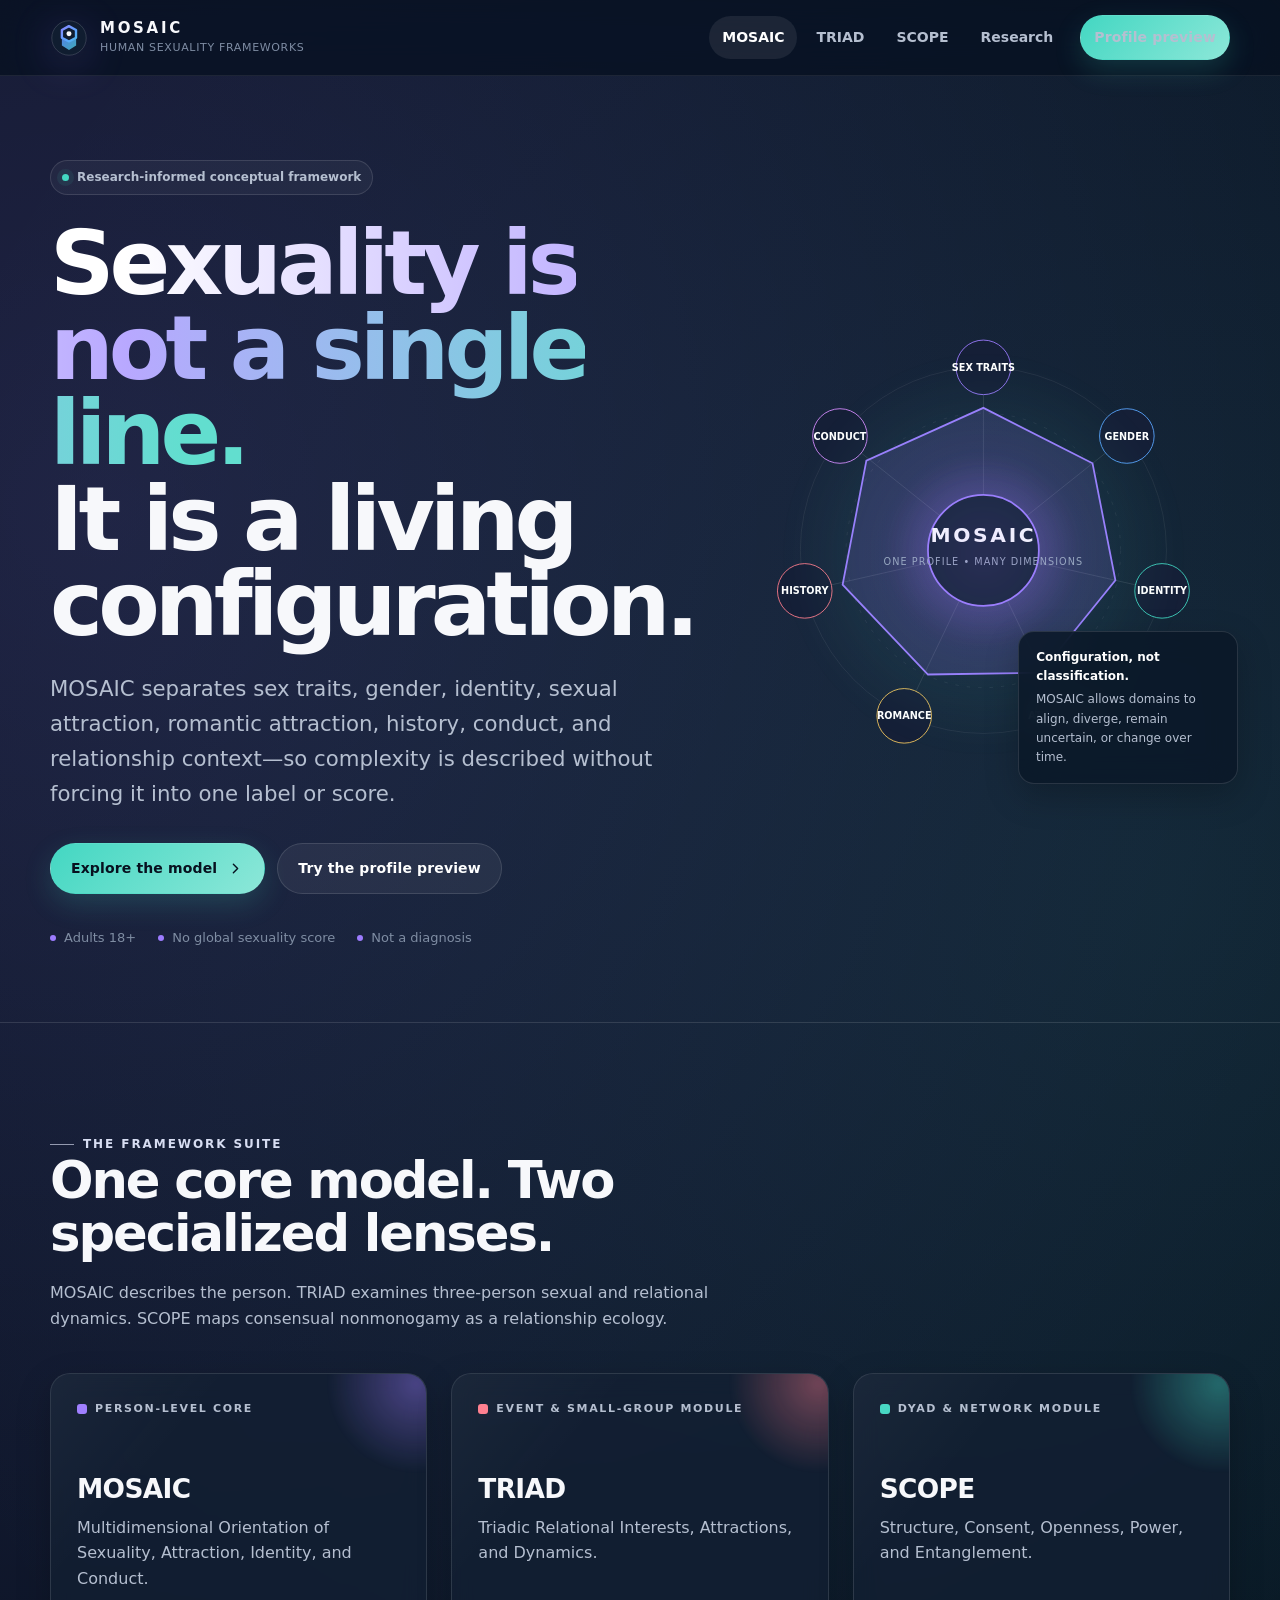
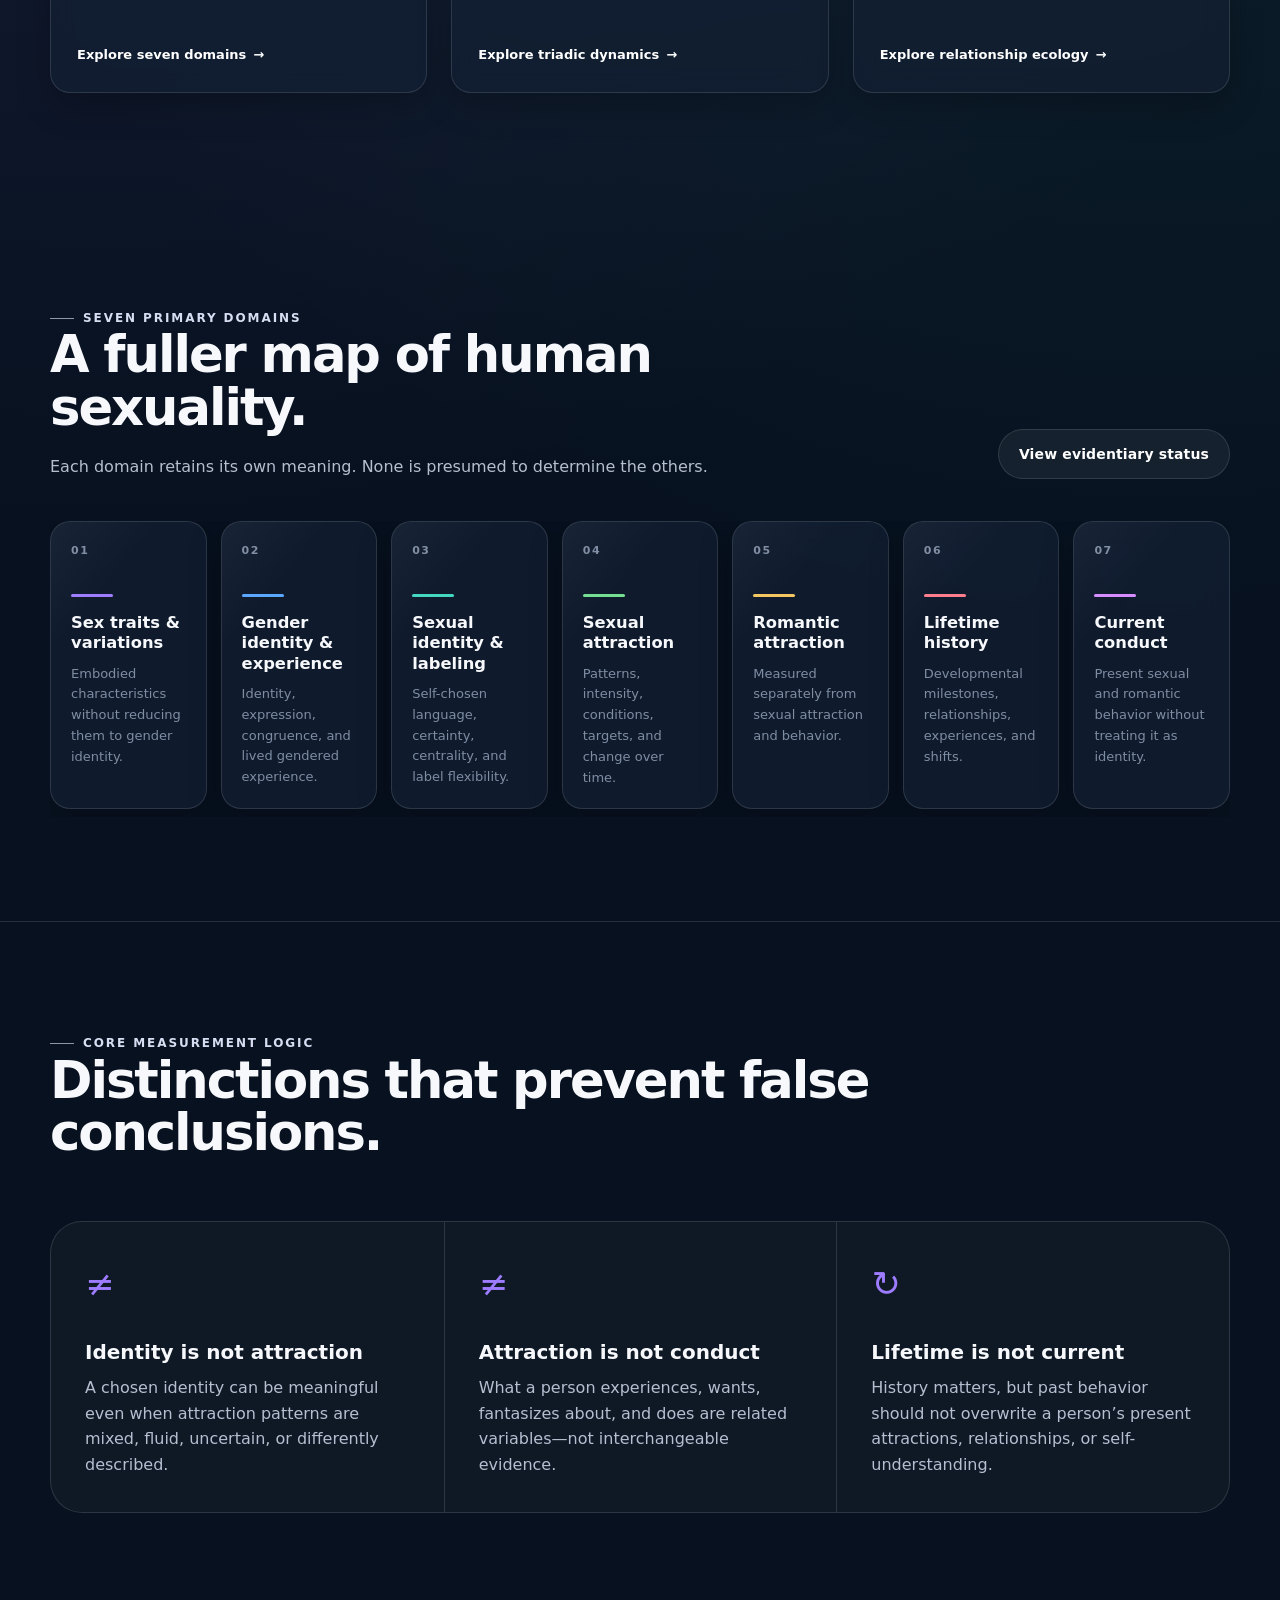
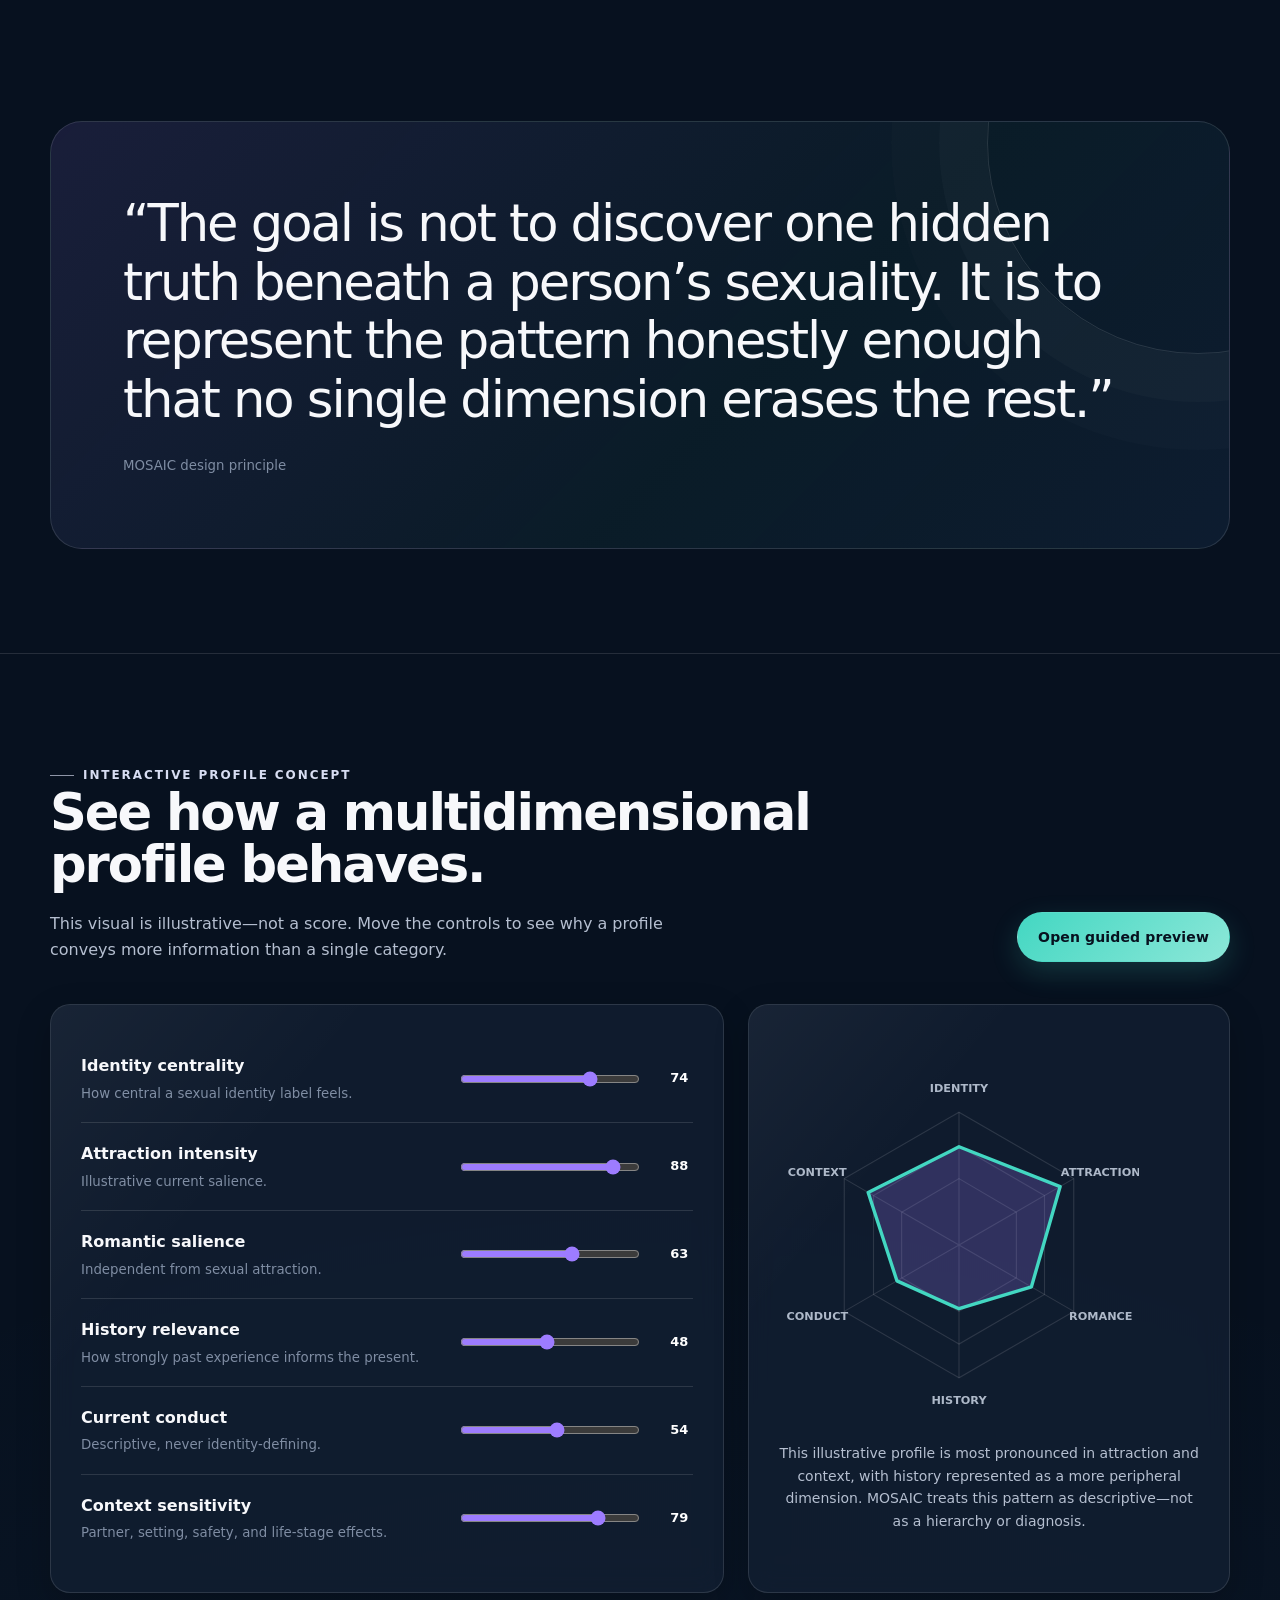
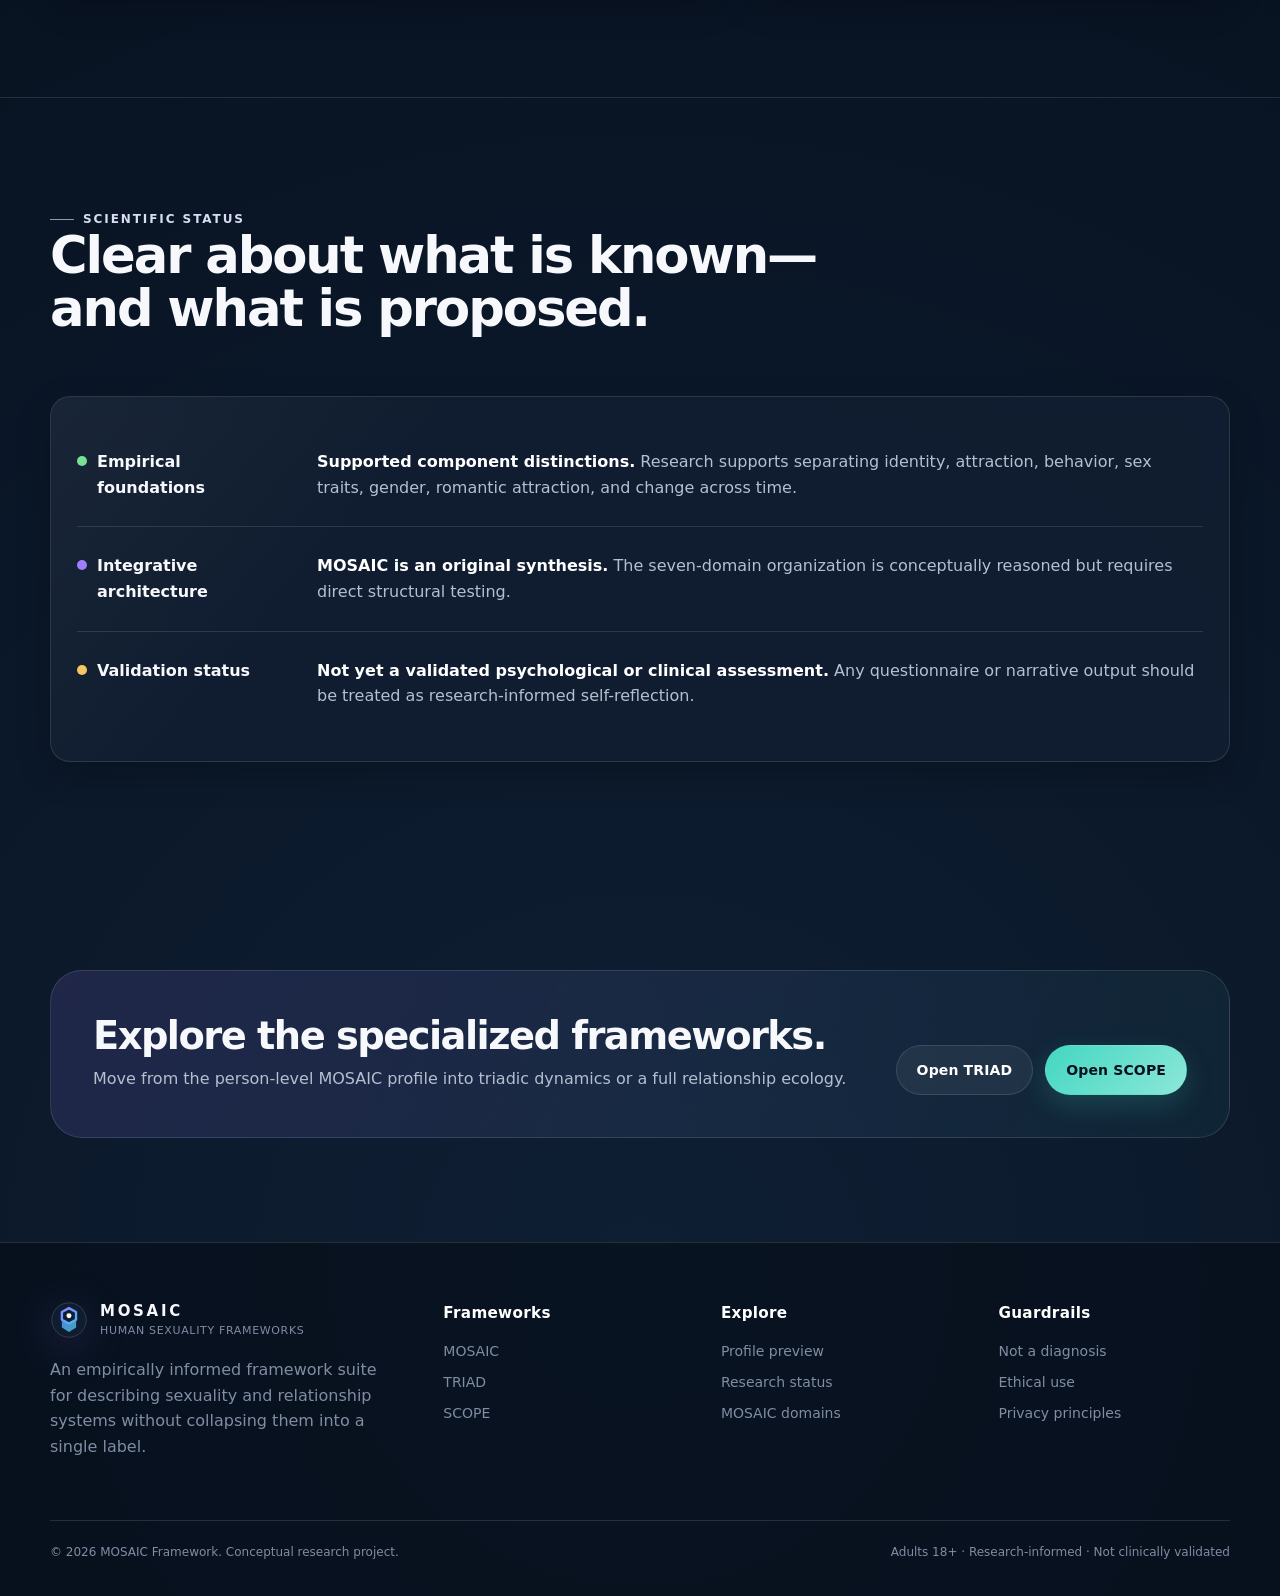
==== index.html @ 19039ab0 "Initial commit" ====
<!doctype html>
<html lang="en">
<head>
  <meta charset="utf-8">
  <meta name="viewport" content="width=device-width, initial-scale=1">
  <meta name="description" content="The MOSAIC Model of Human Sexuality with specialized TRIAD and SCOPE frameworks.">
  <meta name="theme-color" content="#07111f">
  <title>MOSAIC — A Multidimensional Model of Human Sexuality</title>
  <link rel="icon" href="favicon.svg" type="image/svg+xml">
  <link rel="stylesheet" href="assets/css/styles.css">
  <script src="assets/js/app.js" defer></script>
  <script src="assets/js/profile-demo.js" defer></script>
</head>
<body>
  <a class="skip-link" href="#main">Skip to content</a>
  <header class="site-header">
    <div class="container nav-wrap">
      <a class="brand" href="index.html" aria-label="MOSAIC home">
        <img class="brand-mark" src="assets/img/logo.svg" alt="">
        <span class="brand-copy"><strong>MOSAIC</strong><span>HUMAN SEXUALITY FRAMEWORKS</span></span>
      </a>
      <button class="nav-toggle" aria-expanded="false" aria-controls="site-nav" aria-label="Toggle navigation"><span></span></button>
      <nav class="nav-links" id="site-nav" aria-label="Primary navigation">
        <a href="index.html" aria-current="page">MOSAIC</a>
        <a href="triad/index.html">TRIAD</a>
        <a href="scope/index.html">SCOPE</a>
        <a href="research/index.html">Research</a>
        <a class="btn btn-small btn-primary nav-cta" href="assessment/index.html">Profile preview</a>
      </nav>
    </div>
  </header>

  <main id="main">
    <section class="hero">
      <div class="container hero-grid">
        <div class="hero-copy reveal">
          <div class="kicker"><span class="kicker-dot"></span> Research-informed conceptual framework</div>
          <h1><span class="text-gradient">Sexuality is not a single line.</span><br>It is a living configuration.</h1>
          <p class="lede">MOSAIC separates sex traits, gender, identity, sexual attraction, romantic attraction, history, conduct, and relationship context—so complexity is described without forcing it into one label or score.</p>
          <div class="hero-actions">
            <a class="btn btn-primary" href="#model">Explore the model
              <svg viewBox="0 0 24 24" fill="none" aria-hidden="true"><path d="m9 18 6-6-6-6" stroke="currentColor" stroke-width="2" stroke-linecap="round" stroke-linejoin="round"/></svg>
            </a>
            <a class="btn btn-secondary" href="assessment/index.html">Try the profile preview</a>
          </div>
          <div class="hero-meta">
            <span>Adults 18+</span><span>No global sexuality score</span><span>Not a diagnosis</span>
          </div>
        </div>

        <div class="hero-visual reveal" aria-label="Abstract visualization of a multidimensional MOSAIC profile">
          <div class="hero-orbit">
            <svg class="orbit-svg" viewBox="0 0 560 560" role="img" aria-labelledby="orbit-title orbit-desc">
              <title id="orbit-title">MOSAIC multidimensional constellation</title>
              <desc id="orbit-desc">Seven colored nodes orbit a central profile, representing distinct but interacting domains.</desc>
              <defs>
                <radialGradient id="centerGlow"><stop stop-color="#9d7cff" stop-opacity=".42"/><stop offset="1" stop-color="#9d7cff" stop-opacity="0"/></radialGradient>
                <linearGradient id="centerFill" x1="190" y1="170" x2="370" y2="390"><stop stop-color="#9d7cff"/><stop offset="1" stop-color="#43d7c2"/></linearGradient>
                <filter id="blur"><feGaussianBlur stdDeviation="8"/></filter>
              </defs>
              <circle cx="280" cy="280" r="208" fill="none" stroke="#fff" stroke-opacity=".08"/>
              <circle cx="280" cy="280" r="156" fill="none" stroke="#fff" stroke-opacity=".08" stroke-dasharray="4 9"/>
              <circle cx="280" cy="280" r="108" fill="url(#centerGlow)" filter="url(#blur)"/>
              <g stroke="#fff" stroke-opacity=".12">
                <path d="M280 280 280 72"/><path d="M280 280 443 150"/><path d="M280 280 483 326"/><path d="M280 280 370 468"/><path d="M280 280 190 468"/><path d="M280 280 77 326"/><path d="M280 280 117 150"/>
              </g>
              <polygon points="280,118 404,181 430,314 345,419 217,421 120,319 147,178" fill="url(#centerFill)" fill-opacity=".16" stroke="url(#centerFill)" stroke-width="2"/>
              <circle cx="280" cy="280" r="63" fill="#101d30" stroke="url(#centerFill)" stroke-width="2"/>
              <text x="280" y="271" text-anchor="middle" fill="#fff" font-size="23" font-weight="800" letter-spacing="3">MOSAIC</text>
              <text x="280" y="297" text-anchor="middle" fill="#9ca9bd" font-size="11" letter-spacing="1.2">ONE PROFILE • MANY DIMENSIONS</text>
              <g font-family="Inter, system-ui" font-weight="700" font-size="11" text-anchor="middle">
                <g><circle cx="280" cy="72" r="31" fill="#151f37" stroke="#9d7cff"/><text x="280" y="76" fill="#fff">SEX TRAITS</text></g>
                <g><circle cx="443" cy="150" r="31" fill="#151f37" stroke="#5aa7ff"/><text x="443" y="154" fill="#fff">GENDER</text></g>
                <g><circle cx="483" cy="326" r="31" fill="#151f37" stroke="#43d7c2"/><text x="483" y="330" fill="#fff">IDENTITY</text></g>
                <g><circle cx="370" cy="468" r="31" fill="#151f37" stroke="#73df91"/><text x="370" y="472" fill="#fff">ATTRACTION</text></g>
                <g><circle cx="190" cy="468" r="31" fill="#151f37" stroke="#f3c65f"/><text x="190" y="472" fill="#fff">ROMANCE</text></g>
                <g><circle cx="77" cy="326" r="31" fill="#151f37" stroke="#ff7d8d"/><text x="77" y="330" fill="#fff">HISTORY</text></g>
                <g><circle cx="117" cy="150" r="31" fill="#151f37" stroke="#d68cff"/><text x="117" y="154" fill="#fff">CONDUCT</text></g>
              </g>
            </svg>
          </div>
          <div class="hero-note"><strong>Configuration, not classification.</strong>MOSAIC allows domains to align, diverge, remain uncertain, or change over time.</div>
        </div>
      </div>
    </section>

    <section class="section section-border" id="model">
      <div class="container">
        <div class="section-head reveal">
          <div><span class="eyebrow">The framework suite</span><h2>One core model. Two specialized lenses.</h2><p>MOSAIC describes the person. TRIAD examines three-person sexual and relational dynamics. SCOPE maps consensual nonmonogamy as a relationship ecology.</p></div>
        </div>
        <div class="grid grid-3">
          <article class="card card-hover suite-card mosaic reveal">
            <span class="model-tag"><b style="background:var(--violet)"></b>Person-level core</span>
            <h3>MOSAIC</h3>
            <p class="muted">Multidimensional Orientation of Sexuality, Attraction, Identity, and Conduct.</p>
            <a class="card-link" href="#domains">Explore seven domains</a>
          </article>
          <article class="card card-hover suite-card triad reveal">
            <span class="model-tag"><b style="background:var(--coral)"></b>Event & small-group module</span>
            <h3>TRIAD</h3>
            <p class="muted">Triadic Relational Interests, Attractions, and Dynamics.</p>
            <a class="card-link" href="triad/index.html">Explore triadic dynamics</a>
          </article>
          <article class="card card-hover suite-card scope reveal">
            <span class="model-tag"><b style="background:var(--teal)"></b>Dyad & network module</span>
            <h3>SCOPE</h3>
            <p class="muted">Structure, Consent, Openness, Power, and Entanglement.</p>
            <a class="card-link" href="scope/index.html">Explore relationship ecology</a>
          </article>
        </div>
      </div>
    </section>

    <section class="section" id="domains">
      <div class="container">
        <div class="section-head reveal">
          <div><span class="eyebrow">Seven primary domains</span><h2>A fuller map of human sexuality.</h2><p>Each domain retains its own meaning. None is presumed to determine the others.</p></div>
          <a class="btn btn-secondary" href="research/index.html">View evidentiary status</a>
        </div>
        <div class="grid domain-grid" role="list" aria-label="MOSAIC domains">
          <article class="card domain-card reveal" role="listitem"><div class="domain-number">01</div><div class="domain-line" style="--accent:var(--violet)"></div><h3>Sex traits & variations</h3><p>Embodied characteristics without reducing them to gender identity.</p></article>
          <article class="card domain-card reveal" role="listitem"><div class="domain-number">02</div><div class="domain-line" style="--accent:var(--blue)"></div><h3>Gender identity & experience</h3><p>Identity, expression, congruence, and lived gendered experience.</p></article>
          <article class="card domain-card reveal" role="listitem"><div class="domain-number">03</div><div class="domain-line" style="--accent:var(--teal)"></div><h3>Sexual identity & labeling</h3><p>Self-chosen language, certainty, centrality, and label flexibility.</p></article>
          <article class="card domain-card reveal" role="listitem"><div class="domain-number">04</div><div class="domain-line" style="--accent:var(--green)"></div><h3>Sexual attraction</h3><p>Patterns, intensity, conditions, targets, and change over time.</p></article>
          <article class="card domain-card reveal" role="listitem"><div class="domain-number">05</div><div class="domain-line" style="--accent:var(--gold)"></div><h3>Romantic attraction</h3><p>Measured separately from sexual attraction and behavior.</p></article>
          <article class="card domain-card reveal" role="listitem"><div class="domain-number">06</div><div class="domain-line" style="--accent:var(--coral)"></div><h3>Lifetime history</h3><p>Developmental milestones, relationships, experiences, and shifts.</p></article>
          <article class="card domain-card reveal" role="listitem"><div class="domain-number">07</div><div class="domain-line" style="--accent:#d68cff"></div><h3>Current conduct</h3><p>Present sexual and romantic behavior without treating it as identity.</p></article>
        </div>
      </div>
    </section>

    <section class="section section-border">
      <div class="container">
        <div class="section-head reveal"><div><span class="eyebrow">Core measurement logic</span><h2>Distinctions that prevent false conclusions.</h2></div></div>
        <div class="principle-band reveal">
          <article class="principle"><div class="symbol">≠</div><h3>Identity is not attraction</h3><p>A chosen identity can be meaningful even when attraction patterns are mixed, fluid, uncertain, or differently described.</p></article>
          <article class="principle"><div class="symbol">≠</div><h3>Attraction is not conduct</h3><p>What a person experiences, wants, fantasizes about, and does are related variables—not interchangeable evidence.</p></article>
          <article class="principle"><div class="symbol">↻</div><h3>Lifetime is not current</h3><p>History matters, but past behavior should not overwrite a person’s present attractions, relationships, or self-understanding.</p></article>
        </div>
      </div>
    </section>

    <section class="section">
      <div class="container">
        <div class="quote-panel reveal">
          <blockquote>“The goal is not to discover one hidden truth beneath a person’s sexuality. It is to represent the pattern honestly enough that no single dimension erases the rest.”</blockquote>
          <small>MOSAIC design principle</small>
        </div>
      </div>
    </section>

    <section class="section section-border" id="preview">
      <div class="container">
        <div class="section-head reveal">
          <div><span class="eyebrow">Interactive profile concept</span><h2>See how a multidimensional profile behaves.</h2><p>This visual is illustrative—not a score. Move the controls to see why a profile conveys more information than a single category.</p></div>
          <a class="btn btn-primary" href="assessment/index.html">Open guided preview</a>
        </div>
        <div class="assessment-shell">
          <div class="card control-card reveal">
            <div class="control-row"><div><label for="identity">Identity centrality</label><small>How central a sexual identity label feels.</small></div><div class="range-wrap"><input id="identity" data-live-range data-profile-input type="range" min="0" max="100" value="74"><output class="range-value" data-range-output="identity">74</output></div></div>
            <div class="control-row"><div><label for="attraction">Attraction intensity</label><small>Illustrative current salience.</small></div><div class="range-wrap"><input id="attraction" data-live-range data-profile-input type="range" min="0" max="100" value="88"><output class="range-value" data-range-output="attraction">88</output></div></div>
            <div class="control-row"><div><label for="romance">Romantic salience</label><small>Independent from sexual attraction.</small></div><div class="range-wrap"><input id="romance" data-live-range data-profile-input type="range" min="0" max="100" value="63"><output class="range-value" data-range-output="romance">63</output></div></div>
            <div class="control-row"><div><label for="history">History relevance</label><small>How strongly past experience informs the present.</small></div><div class="range-wrap"><input id="history" data-live-range data-profile-input type="range" min="0" max="100" value="48"><output class="range-value" data-range-output="history">48</output></div></div>
            <div class="control-row"><div><label for="conduct">Current conduct</label><small>Descriptive, never identity-defining.</small></div><div class="range-wrap"><input id="conduct" data-live-range data-profile-input type="range" min="0" max="100" value="54"><output class="range-value" data-range-output="conduct">54</output></div></div>
            <div class="control-row"><div><label for="context">Context sensitivity</label><small>Partner, setting, safety, and life-stage effects.</small></div><div class="range-wrap"><input id="context" data-live-range data-profile-input type="range" min="0" max="100" value="79"><output class="range-value" data-range-output="context">79</output></div></div>
          </div>
          <div class="card profile-card reveal">
            <div>
              <div class="profile-chart">
                <svg viewBox="0 0 320 320" role="img" aria-labelledby="profile-title">
                  <title id="profile-title">Illustrative six-axis profile chart</title>
                  <g transform="translate(0 0)" fill="none" stroke="#fff" stroke-opacity=".12">
                    <polygon points="160,42 262,101 262,219 160,278 58,219 58,101"/>
                    <polygon points="160,72 236,116 236,204 160,248 84,204 84,116"/>
                    <polygon points="160,101 211,131 211,189 160,219 109,189 109,131"/>
                    <path d="M160 160V42M160 160l102-59M160 160l102 59M160 160v118M160 160 58 219M160 160 58 101"/>
                  </g>
                  <polygon data-profile-polygon points="" fill="#9d7cff" fill-opacity=".23" stroke="#43d7c2" stroke-width="3" stroke-linejoin="round"/>
                  <g fill="#aeb9c9" font-size="10" font-weight="700" text-anchor="middle">
                    <text x="160" y="24">IDENTITY</text><text x="286" y="99">ATTRACTION</text><text x="286" y="227">ROMANCE</text><text x="160" y="301">HISTORY</text><text x="34" y="227">CONDUCT</text><text x="34" y="99">CONTEXT</text>
                  </g>
                </svg>
              </div>
              <p class="profile-copy" data-profile-summary></p>
            </div>
          </div>
        </div>
      </div>
    </section>

    <section class="section section-border">
      <div class="container">
        <div class="section-head reveal"><div><span class="eyebrow">Scientific status</span><h2>Clear about what is known—and what is proposed.</h2></div></div>
        <div class="card reveal">
          <div class="status-row"><div class="status-label"><span class="status-dot" style="background:var(--green)"></span>Empirical foundations</div><div class="status-copy"><strong>Supported component distinctions.</strong> Research supports separating identity, attraction, behavior, sex traits, gender, romantic attraction, and change across time.</div></div>
          <div class="status-row"><div class="status-label"><span class="status-dot" style="background:var(--violet)"></span>Integrative architecture</div><div class="status-copy"><strong>MOSAIC is an original synthesis.</strong> The seven-domain organization is conceptually reasoned but requires direct structural testing.</div></div>
          <div class="status-row"><div class="status-label"><span class="status-dot" style="background:var(--gold)"></span>Validation status</div><div class="status-copy"><strong>Not yet a validated psychological or clinical assessment.</strong> Any questionnaire or narrative output should be treated as research-informed self-reflection.</div></div>
        </div>
      </div>
    </section>

    <section class="section">
      <div class="container">
        <div class="cta-panel reveal">
          <div><h2>Explore the specialized frameworks.</h2><p>Move from the person-level MOSAIC profile into triadic dynamics or a full relationship ecology.</p></div>
          <div class="hero-actions"><a class="btn btn-secondary" href="triad/index.html">Open TRIAD</a><a class="btn btn-primary" href="scope/index.html">Open SCOPE</a></div>
        </div>
      </div>
    </section>
  </main>

  <footer class="site-footer">
    <div class="container">
      <div class="footer-grid">
        <div class="footer-brand"><a class="brand" href="index.html"><img class="brand-mark" src="assets/img/logo.svg" alt=""><span class="brand-copy"><strong>MOSAIC</strong><span>HUMAN SEXUALITY FRAMEWORKS</span></span></a><p>An empirically informed framework suite for describing sexuality and relationship systems without collapsing them into a single label.</p></div>
        <div class="footer-col"><h4>Frameworks</h4><a href="index.html">MOSAIC</a><a href="triad/index.html">TRIAD</a><a href="scope/index.html">SCOPE</a></div>
        <div class="footer-col"><h4>Explore</h4><a href="assessment/index.html">Profile preview</a><a href="research/index.html">Research status</a><a href="#domains">MOSAIC domains</a></div>
        <div class="footer-col"><h4>Guardrails</h4><a href="research/index.html#limits">Not a diagnosis</a><a href="research/index.html#ethics">Ethical use</a><a href="research/index.html#privacy">Privacy principles</a></div>
      </div>
      <div class="footer-bottom"><span>© <span data-year></span> MOSAIC Framework. Conceptual research project.</span><span>Adults 18+ · Research-informed · Not clinically validated</span></div>
    </div>
  </footer>
</body>
</html>
---- assets/css/styles.css ----
:root {
  --bg: #07111f;
  --bg-elevated: #0c1728;
  --surface: rgba(18, 31, 50, 0.78);
  --surface-solid: #101d30;
  --surface-2: #14243a;
  --text: #f7f8fb;
  --text-soft: #b5bfd0;
  --text-faint: #7f8da3;
  --border: rgba(255, 255, 255, 0.12);
  --border-strong: rgba(255, 255, 255, 0.2);
  --violet: #9d7cff;
  --teal: #43d7c2;
  --coral: #ff7d8d;
  --gold: #f3c65f;
  --blue: #5aa7ff;
  --green: #73df91;
  --shadow: 0 22px 70px rgba(0, 0, 0, 0.34);
  --shadow-soft: 0 12px 34px rgba(0, 0, 0, 0.22);
  --radius-sm: 12px;
  --radius: 20px;
  --radius-lg: 32px;
  --container: 1180px;
  --nav-height: 76px;
  --font-sans: Inter, ui-sans-serif, system-ui, -apple-system, BlinkMacSystemFont, "Segoe UI", sans-serif;
}

* { box-sizing: border-box; }
html { scroll-behavior: smooth; }
body {
  margin: 0;
  font-family: var(--font-sans);
  color: var(--text);
  background:
    radial-gradient(circle at 8% 8%, rgba(157, 124, 255, .16), transparent 27%),
    radial-gradient(circle at 91% 14%, rgba(67, 215, 194, .10), transparent 24%),
    radial-gradient(circle at 50% 95%, rgba(90, 167, 255, .09), transparent 28%),
    var(--bg);
  line-height: 1.6;
  min-height: 100vh;
  overflow-x: hidden;
}

body::before {
  content: "";
  position: fixed;
  inset: 0;
  pointer-events: none;
  opacity: .25;
  background-image:
    linear-gradient(rgba(255,255,255,.018) 1px, transparent 1px),
    linear-gradient(90deg, rgba(255,255,255,.018) 1px, transparent 1px);
  background-size: 36px 36px;
  mask-image: linear-gradient(to bottom, black, transparent 85%);
  z-index: -1;
}

img, svg { max-width: 100%; }
a { color: inherit; text-decoration: none; }
button, input, select, textarea { font: inherit; }
button { color: inherit; }
::selection { background: rgba(157, 124, 255, .35); color: white; }

.container { width: min(calc(100% - 40px), var(--container)); margin: 0 auto; }
.section { padding: 104px 0; position: relative; }
.section-tight { padding: 72px 0; }
.section-border { border-top: 1px solid var(--border); }
.grid { display: grid; gap: 24px; }
.grid-2 { grid-template-columns: repeat(2, minmax(0, 1fr)); }
.grid-3 { grid-template-columns: repeat(3, minmax(0, 1fr)); }
.grid-4 { grid-template-columns: repeat(4, minmax(0, 1fr)); }
.stack { display: grid; gap: 18px; }

.skip-link {
  position: fixed; top: 10px; left: 10px; transform: translateY(-140%);
  background: white; color: #111; padding: 10px 14px; border-radius: 8px; z-index: 9999;
}
.skip-link:focus { transform: translateY(0); }

.site-header {
  position: sticky; top: 0; z-index: 1000;
  height: var(--nav-height);
  border-bottom: 1px solid rgba(255, 255, 255, .08);
  background: rgba(7, 17, 31, .76);
  backdrop-filter: blur(18px) saturate(135%);
}
.nav-wrap { height: 100%; display: flex; align-items: center; justify-content: space-between; gap: 24px; }
.brand { display: flex; align-items: center; gap: 12px; min-width: max-content; }
.brand-mark { width: 38px; height: 38px; flex: none; filter: drop-shadow(0 8px 20px rgba(157, 124, 255, .22)); }
.brand-copy { display: grid; line-height: 1.05; }
.brand-copy strong { font-size: 15px; letter-spacing: .18em; }
.brand-copy span { font-size: 11px; color: var(--text-faint); letter-spacing: .06em; margin-top: 5px; }
.nav-links { display: flex; align-items: center; gap: 6px; }
.nav-links a {
  color: var(--text-soft); font-size: 14px; font-weight: 650;
  padding: 10px 13px; border-radius: 999px; transition: .22s ease;
}
.nav-links a:hover, .nav-links a[aria-current="page"] { color: white; background: rgba(255,255,255,.08); }
.nav-cta { margin-left: 8px; }
.nav-toggle {
  display: none; width: 44px; height: 44px; border-radius: 12px; border: 1px solid var(--border);
  background: rgba(255,255,255,.05); align-items: center; justify-content: center; cursor: pointer;
}
.nav-toggle span, .nav-toggle::before, .nav-toggle::after {
  content: ""; width: 18px; height: 2px; background: white; border-radius: 2px; display: block; position: absolute;
  transition: .2s ease;
}
.nav-toggle::before { transform: translateY(-6px); }
.nav-toggle::after { transform: translateY(6px); }
.nav-toggle[aria-expanded="true"] span { opacity: 0; }
.nav-toggle[aria-expanded="true"]::before { transform: rotate(45deg); }
.nav-toggle[aria-expanded="true"]::after { transform: rotate(-45deg); }

.btn {
  display: inline-flex; align-items: center; justify-content: center; gap: 10px;
  border: 1px solid transparent; border-radius: 999px; padding: 13px 20px;
  font-size: 14px; font-weight: 750; letter-spacing: .01em; cursor: pointer; transition: .22s ease;
}
.btn:hover { transform: translateY(-2px); }
.btn-primary { color: #07111f; background: linear-gradient(135deg, var(--teal), #8ce7d8); box-shadow: 0 10px 28px rgba(67,215,194,.18); }
.btn-primary:hover { box-shadow: 0 14px 34px rgba(67,215,194,.28); }
.btn-secondary { background: rgba(255,255,255,.06); border-color: var(--border); color: white; }
.btn-secondary:hover { background: rgba(255,255,255,.1); border-color: var(--border-strong); }
.btn-violet { color: white; background: linear-gradient(135deg, #7458df, var(--violet)); box-shadow: 0 10px 28px rgba(157,124,255,.18); }
.btn-small { padding: 10px 15px; font-size: 13px; }
.btn svg { width: 17px; height: 17px; }

.eyebrow {
  display: inline-flex; align-items: center; gap: 9px; color: #d7ddf2;
  font-size: 12px; font-weight: 800; letter-spacing: .16em; text-transform: uppercase;
}
.eyebrow::before { content: ""; width: 24px; height: 1px; background: currentColor; opacity: .65; }
.kicker {
  display: inline-flex; align-items: center; gap: 8px; padding: 7px 11px; border-radius: 999px;
  border: 1px solid var(--border); background: rgba(255,255,255,.045); color: var(--text-soft);
  font-size: 12px; font-weight: 700;
}
.kicker-dot { width: 7px; height: 7px; border-radius: 50%; background: var(--teal); box-shadow: 0 0 0 5px rgba(67,215,194,.08); }

h1, h2, h3, h4, p { margin-top: 0; }
h1 { font-size: clamp(3rem, 7vw, 6.4rem); line-height: .95; letter-spacing: -.055em; margin-bottom: 24px; max-width: 980px; }
h2 { font-size: clamp(2.1rem, 4vw, 4rem); line-height: 1.03; letter-spacing: -.04em; margin-bottom: 20px; }
h3 { font-size: 1.25rem; line-height: 1.25; margin-bottom: 10px; }
h4 { font-size: .95rem; letter-spacing: .02em; margin-bottom: 8px; }
.lede { font-size: clamp(1.08rem, 2vw, 1.33rem); color: var(--text-soft); line-height: 1.65; max-width: 780px; }
.muted { color: var(--text-soft); }
.faint { color: var(--text-faint); }
.text-gradient { background: linear-gradient(90deg, #fff 6%, #b8a8ff 48%, #62decf 95%); -webkit-background-clip: text; background-clip: text; color: transparent; }
.section-head { display: flex; align-items: end; justify-content: space-between; gap: 32px; margin-bottom: 42px; }
.section-head > div:first-child { max-width: 820px; }
.section-head p { margin-bottom: 0; color: var(--text-soft); max-width: 670px; }

.hero { padding: 84px 0 74px; min-height: calc(100vh - var(--nav-height)); display: grid; align-items: center; }
.hero-grid { display: grid; grid-template-columns: minmax(0, 1.12fr) minmax(360px, .88fr); gap: 60px; align-items: center; }
.hero-copy { position: relative; z-index: 2; }
.hero-copy .kicker { margin-bottom: 26px; }
.hero-actions { display: flex; flex-wrap: wrap; gap: 12px; margin-top: 32px; }
.hero-meta { display: flex; flex-wrap: wrap; gap: 22px; margin-top: 34px; color: var(--text-faint); font-size: 13px; }
.hero-meta span { display: inline-flex; align-items: center; gap: 8px; }
.hero-meta span::before { content: ""; width: 6px; height: 6px; border-radius: 50%; background: var(--violet); }
.hero-visual { position: relative; min-height: 560px; display: grid; place-items: center; }
.hero-orbit { width: min(100%, 560px); aspect-ratio: 1; position: relative; }
.hero-orbit::before {
  content: ""; position: absolute; inset: 10%; border-radius: 50%;
  background: radial-gradient(circle, rgba(157,124,255,.18), rgba(67,215,194,.055) 48%, transparent 70%);
  filter: blur(10px);
}
.orbit-svg { width: 100%; height: 100%; animation: orbitFloat 8s ease-in-out infinite; }
@keyframes orbitFloat { 0%,100% { transform: translateY(0) rotate(0deg); } 50% { transform: translateY(-9px) rotate(1deg); } }
.hero-note {
  position: absolute; right: -8px; bottom: 50px; max-width: 220px; padding: 16px 17px;
  background: rgba(11,24,40,.88); border: 1px solid var(--border); border-radius: 16px;
  box-shadow: var(--shadow-soft); backdrop-filter: blur(14px); font-size: 12px; color: var(--text-soft);
}
.hero-note strong { color: white; display: block; margin-bottom: 4px; }

.card {
  position: relative; border: 1px solid var(--border); background: var(--surface);
  border-radius: var(--radius); padding: 26px; box-shadow: var(--shadow-soft);
  backdrop-filter: blur(12px); overflow: hidden;
}
.card::after {
  content: ""; position: absolute; inset: 0; pointer-events: none;
  background: linear-gradient(130deg, rgba(255,255,255,.04), transparent 28%);
}
.card-hover { transition: transform .24s ease, border-color .24s ease, background .24s ease; }
.card-hover:hover { transform: translateY(-6px); border-color: rgba(255,255,255,.22); background: rgba(23,39,61,.9); }
.card-icon { width: 46px; height: 46px; display: grid; place-items: center; border-radius: 14px; margin-bottom: 20px; background: rgba(255,255,255,.07); border: 1px solid var(--border); }
.card-icon svg { width: 22px; height: 22px; }
.card p:last-child { margin-bottom: 0; }
.card-link { display: inline-flex; align-items: center; gap: 7px; font-size: 13px; font-weight: 750; color: white; margin-top: 18px; }
.card-link::after { content: "→"; transition: transform .2s ease; }
.card-link:hover::after { transform: translateX(4px); }

.suite-card { min-height: 320px; display: flex; flex-direction: column; }
.suite-card .model-tag { margin-bottom: 54px; }
.suite-card h3 { font-size: 1.65rem; letter-spacing: -.025em; }
.suite-card .card-link { margin-top: auto; }
.suite-card::before { content: ""; position: absolute; width: 180px; height: 180px; border-radius: 50%; right: -80px; top: -80px; filter: blur(2px); opacity: .4; }
.suite-card.mosaic::before { background: radial-gradient(circle, var(--violet), transparent 70%); }
.suite-card.triad::before { background: radial-gradient(circle, var(--coral), transparent 70%); }
.suite-card.scope::before { background: radial-gradient(circle, var(--teal), transparent 70%); }
.model-tag { display: inline-flex; align-items: center; gap: 8px; font-size: 11px; text-transform: uppercase; letter-spacing: .15em; font-weight: 850; color: var(--text-soft); }
.model-tag b { width: 10px; height: 10px; border-radius: 3px; display: inline-block; }

.domain-grid { grid-template-columns: repeat(7, minmax(150px, 1fr)); gap: 14px; overflow-x: auto; padding-bottom: 8px; scroll-snap-type: x proximity; }
.domain-card { min-height: 230px; scroll-snap-align: start; padding: 20px; }
.domain-number { font-size: 11px; letter-spacing: .14em; color: var(--text-faint); font-weight: 850; margin-bottom: 34px; }
.domain-card h3 { font-size: 1.02rem; }
.domain-card p { color: var(--text-faint); font-size: 13px; }
.domain-line { height: 3px; width: 42px; border-radius: 4px; margin-bottom: 16px; background: var(--accent, var(--violet)); }

.principle-band {
  display: grid; grid-template-columns: repeat(3, 1fr); border: 1px solid var(--border); border-radius: var(--radius-lg); overflow: hidden; background: rgba(255,255,255,.035);
}
.principle { padding: 34px; min-height: 230px; position: relative; }
.principle + .principle { border-left: 1px solid var(--border); }
.principle .symbol { font-size: 2.2rem; font-weight: 300; color: var(--violet); margin-bottom: 28px; }
.principle h3 { font-size: 1.25rem; }
.principle p { color: var(--text-soft); margin-bottom: 0; }

.quote-panel { border-radius: var(--radius-lg); padding: clamp(34px, 6vw, 72px); position: relative; overflow: hidden; border: 1px solid var(--border); background: linear-gradient(135deg, rgba(157,124,255,.12), rgba(67,215,194,.055) 60%, rgba(90,167,255,.08)); }
.quote-panel blockquote { font-size: clamp(1.8rem, 4vw, 3.8rem); line-height: 1.15; letter-spacing: -.04em; max-width: 1000px; margin: 0; }
.quote-panel small { display: block; margin-top: 26px; color: var(--text-faint); }
.quote-panel::after { content: ""; position: absolute; width: 420px; height: 420px; border-radius: 50%; right: -180px; top: -190px; border: 1px solid rgba(255,255,255,.12); box-shadow: 0 0 0 48px rgba(255,255,255,.018), 0 0 0 96px rgba(255,255,255,.012); }

.assessment-shell { display: grid; grid-template-columns: minmax(0, 1.05fr) minmax(330px, .75fr); gap: 24px; align-items: stretch; }
.control-card { padding: 30px; }
.control-row { display: grid; grid-template-columns: 1fr auto; gap: 20px; align-items: center; padding: 18px 0; border-bottom: 1px solid var(--border); }
.control-row:last-child { border-bottom: 0; }
.control-row label { font-weight: 730; }
.control-row small { display: block; color: var(--text-faint); margin-top: 4px; }
.range-wrap { display: flex; align-items: center; gap: 12px; min-width: 235px; }
input[type="range"] { width: 180px; accent-color: var(--violet); cursor: pointer; }
.range-value { width: 34px; color: white; font-size: 13px; font-weight: 800; text-align: right; }
.profile-card { display: grid; place-items: center; min-height: 420px; }
.profile-chart { width: min(100%, 360px); aspect-ratio: 1; position: relative; }
.profile-chart svg { width: 100%; height: 100%; }
.profile-copy { text-align: center; max-width: 420px; margin: 10px auto 0; color: var(--text-soft); font-size: 14px; }

.status-row { display: grid; grid-template-columns: 210px 1fr; gap: 30px; padding: 26px 0; border-bottom: 1px solid var(--border); }
.status-row:last-child { border-bottom: 0; }
.status-label { display: flex; align-items: start; gap: 10px; font-weight: 760; }
.status-dot { width: 10px; height: 10px; border-radius: 50%; margin-top: 7px; flex: none; }
.status-copy { color: var(--text-soft); }
.status-copy strong { color: white; }

.page-hero { padding: 90px 0 74px; border-bottom: 1px solid var(--border); }
.page-hero-grid { display: grid; grid-template-columns: minmax(0, 1fr) minmax(320px, .72fr); gap: 60px; align-items: center; }
.page-hero h1 { font-size: clamp(3.5rem, 8vw, 7rem); }
.acronym-line { color: var(--text-soft); font-weight: 680; letter-spacing: .015em; margin-bottom: 20px; }
.model-visual-card { min-height: 430px; display: grid; place-items: center; }
.model-visual-card svg { width: min(100%, 430px); }

.letter-domains { display: grid; gap: 14px; }
.letter-domain { display: grid; grid-template-columns: 72px 1fr auto; gap: 22px; align-items: center; padding: 23px 26px; border: 1px solid var(--border); border-radius: 18px; background: rgba(255,255,255,.035); transition: .22s ease; }
.letter-domain:hover { background: rgba(255,255,255,.06); transform: translateX(5px); }
.letter { width: 52px; height: 52px; display: grid; place-items: center; border-radius: 15px; background: var(--letter-bg, rgba(157,124,255,.14)); color: var(--letter-color, var(--violet)); font-size: 1.35rem; font-weight: 900; }
.letter-domain h3 { margin: 0 0 5px; }
.letter-domain p { margin: 0; color: var(--text-soft); font-size: 14px; }
.letter-domain .arrow { color: var(--text-faint); font-size: 1.4rem; }

.level-card { min-height: 290px; }
.level-card .level-index { font-size: 3.6rem; line-height: 1; letter-spacing: -.06em; color: rgba(255,255,255,.11); font-weight: 850; margin-bottom: 38px; }
.level-card ul, .compact-list { padding: 0; margin: 15px 0 0; list-style: none; display: grid; gap: 9px; }
.level-card li, .compact-list li { display: flex; gap: 9px; color: var(--text-soft); font-size: 14px; }
.level-card li::before, .compact-list li::before { content: ""; width: 6px; height: 6px; border-radius: 50%; background: var(--teal); margin-top: 8px; flex: none; }

.explorer { display: grid; grid-template-columns: 280px 1fr; gap: 24px; align-items: stretch; }
.explorer-tabs { display: grid; gap: 9px; align-content: start; }
.explorer-tab { border: 1px solid var(--border); background: rgba(255,255,255,.035); border-radius: 14px; padding: 15px 16px; text-align: left; cursor: pointer; color: var(--text-soft); font-weight: 720; transition: .2s ease; }
.explorer-tab:hover, .explorer-tab[aria-selected="true"] { color: white; background: rgba(157,124,255,.12); border-color: rgba(157,124,255,.35); }
.explorer-stage { min-height: 430px; display: grid; grid-template-columns: minmax(260px, .9fr) 1fr; gap: 36px; align-items: center; }
.explorer-visual { min-height: 330px; display: grid; place-items: center; border-radius: 18px; background: rgba(255,255,255,.025); border: 1px solid var(--border); }
.explorer-visual svg { width: min(100%, 320px); }
.explorer-copy h3 { font-size: 1.7rem; }
.explorer-copy p { color: var(--text-soft); }
.explorer-copy .chip-row { margin-top: 20px; }

.chip-row { display: flex; flex-wrap: wrap; gap: 8px; }
.chip { display: inline-flex; align-items: center; padding: 7px 10px; border-radius: 999px; border: 1px solid var(--border); background: rgba(255,255,255,.045); color: var(--text-soft); font-size: 12px; font-weight: 650; }
.chip.accent { border-color: rgba(157,124,255,.35); color: #ded7ff; background: rgba(157,124,255,.09); }

.state-matrix { overflow-x: auto; border: 1px solid var(--border); border-radius: var(--radius); }
.state-matrix table { width: 100%; border-collapse: collapse; min-width: 820px; }
.state-matrix th, .state-matrix td { padding: 17px 18px; text-align: left; border-right: 1px solid var(--border); border-bottom: 1px solid var(--border); vertical-align: top; }
.state-matrix th:last-child, .state-matrix td:last-child { border-right: 0; }
.state-matrix tr:last-child td { border-bottom: 0; }
.state-matrix thead th { background: rgba(255,255,255,.055); font-size: 12px; text-transform: uppercase; letter-spacing: .1em; color: var(--text-soft); }
.state-matrix tbody th { color: white; background: rgba(255,255,255,.025); width: 160px; }
.state-matrix td { color: var(--text-soft); font-size: 13px; }

.guardrail { border-left: 3px solid var(--gold); padding: 20px 22px; background: rgba(243,198,95,.07); border-radius: 0 14px 14px 0; color: var(--text-soft); }
.guardrail strong { color: white; }

.assessment-hero { padding-bottom: 42px; }
.assessment-layout { display: grid; grid-template-columns: 290px 1fr; gap: 24px; align-items: start; }
.assessment-sidebar { position: sticky; top: calc(var(--nav-height) + 24px); }
.progress-track { height: 7px; background: rgba(255,255,255,.08); border-radius: 999px; overflow: hidden; margin: 16px 0 10px; }
.progress-fill { height: 100%; width: 0; background: linear-gradient(90deg, var(--violet), var(--teal)); border-radius: 999px; transition: width .3s ease; }
.assessment-nav { display: grid; gap: 8px; margin-top: 22px; }
.assessment-nav button { border: 0; background: transparent; color: var(--text-faint); padding: 10px 0; text-align: left; cursor: pointer; font-weight: 680; }
.assessment-nav button.active { color: white; }
.question-panel { display: none; }
.question-panel.active { display: block; animation: fadeIn .24s ease; }
@keyframes fadeIn { from { opacity: 0; transform: translateY(8px); } to { opacity: 1; transform: none; } }
.question-card { padding: 34px; }
.question-number { font-size: 11px; letter-spacing: .14em; text-transform: uppercase; font-weight: 850; color: var(--text-faint); }
.question-card h2 { font-size: clamp(1.7rem, 3vw, 2.5rem); max-width: 770px; margin: 13px 0 10px; }
.question-help { color: var(--text-soft); margin-bottom: 28px; }
.option-grid { display: grid; grid-template-columns: repeat(2, minmax(0, 1fr)); gap: 12px; }
.option { position: relative; }
.option input { position: absolute; opacity: 0; pointer-events: none; }
.option label { display: flex; min-height: 72px; align-items: center; padding: 16px 18px; border: 1px solid var(--border); border-radius: 15px; background: rgba(255,255,255,.03); color: var(--text-soft); cursor: pointer; transition: .2s ease; }
.option input:checked + label { color: white; border-color: rgba(157,124,255,.5); background: rgba(157,124,255,.12); box-shadow: inset 0 0 0 1px rgba(157,124,255,.12); }
.question-actions { display: flex; justify-content: space-between; gap: 14px; margin-top: 28px; }
.big-range { display: grid; gap: 16px; margin: 30px 0; }
.big-range input { width: 100%; }
.range-labels { display: flex; justify-content: space-between; color: var(--text-faint); font-size: 12px; }
.result-panel { display: none; }
.result-panel.active { display: block; }
.result-summary { display: grid; grid-template-columns: minmax(280px, .75fr) 1fr; gap: 28px; }
.result-narrative { color: var(--text-soft); }
.result-list { display: grid; gap: 12px; margin-top: 22px; }
.result-item { display: grid; grid-template-columns: 180px 1fr; gap: 16px; padding: 15px 0; border-bottom: 1px solid var(--border); }
.result-item strong { color: white; }

.research-list { display: grid; gap: 12px; }
.research-item { display: grid; grid-template-columns: 130px 1fr auto; gap: 24px; align-items: center; border: 1px solid var(--border); border-radius: 16px; background: rgba(255,255,255,.03); padding: 20px 22px; }
.research-item .status-pill { justify-self: end; }
.status-pill { display: inline-flex; padding: 6px 9px; border-radius: 999px; font-size: 11px; text-transform: uppercase; letter-spacing: .1em; font-weight: 850; border: 1px solid var(--border); }
.status-pill.foundation { color: #a7efb7; background: rgba(115,223,145,.08); border-color: rgba(115,223,145,.25); }
.status-pill.synthesis { color: #d8ccff; background: rgba(157,124,255,.08); border-color: rgba(157,124,255,.28); }
.status-pill.proposed { color: #ffe29b; background: rgba(243,198,95,.08); border-color: rgba(243,198,95,.25); }

.cta-panel { display: grid; grid-template-columns: 1fr auto; gap: 32px; align-items: center; padding: 42px; border-radius: var(--radius-lg); border: 1px solid var(--border); background: linear-gradient(120deg, rgba(157,124,255,.14), rgba(67,215,194,.06)); }
.cta-panel h2 { font-size: clamp(1.8rem, 3vw, 3rem); margin-bottom: 10px; }
.cta-panel p { margin: 0; color: var(--text-soft); }

.site-footer { border-top: 1px solid var(--border); padding: 58px 0 34px; background: rgba(5,12,22,.6); }
.footer-grid { display: grid; grid-template-columns: 1.5fr repeat(3, 1fr); gap: 46px; }
.footer-brand p { color: var(--text-faint); max-width: 410px; margin-top: 18px; }
.footer-col h4 { color: white; margin-bottom: 14px; }
.footer-col a { display: block; color: var(--text-faint); font-size: 14px; margin: 9px 0; }
.footer-col a:hover { color: white; }
.footer-bottom { margin-top: 44px; padding-top: 22px; border-top: 1px solid var(--border); display: flex; justify-content: space-between; gap: 24px; color: var(--text-faint); font-size: 12px; }

.reveal { opacity: 0; transform: translateY(18px); transition: .65s cubic-bezier(.2,.65,.2,1); }
.reveal.visible { opacity: 1; transform: none; }

@media (max-width: 1050px) {
  .hero-grid, .page-hero-grid { grid-template-columns: 1fr; }
  .hero { min-height: auto; }
  .hero-copy { max-width: 900px; }
  .hero-visual { min-height: 470px; }
  .grid-4 { grid-template-columns: repeat(2, 1fr); }
  .assessment-shell { grid-template-columns: 1fr; }
  .profile-card { min-height: 380px; }
  .explorer-stage { grid-template-columns: 1fr; }
  .explorer-visual { min-height: 280px; }
  .assessment-layout { grid-template-columns: 1fr; }
  .assessment-sidebar { position: static; }
  .result-summary { grid-template-columns: 1fr; }
}

@media (max-width: 820px) {
  :root { --nav-height: 68px; }
  .container { width: min(calc(100% - 28px), var(--container)); }
  .section { padding: 78px 0; }
  .nav-toggle { display: flex; position: relative; }
  .nav-links {
    position: fixed; top: var(--nav-height); left: 14px; right: 14px; display: none; padding: 14px;
    border: 1px solid var(--border); border-radius: 18px; background: rgba(10,21,36,.98); box-shadow: var(--shadow);
  }
  .nav-links.open { display: grid; }
  .nav-links a { padding: 13px 14px; }
  .nav-cta { margin-left: 0; margin-top: 5px; }
  .grid-2, .grid-3 { grid-template-columns: 1fr; }
  .principle-band { grid-template-columns: 1fr; }
  .principle + .principle { border-left: 0; border-top: 1px solid var(--border); }
  .section-head { display: block; }
  .section-head .btn { margin-top: 22px; }
  .letter-domain { grid-template-columns: 58px 1fr; }
  .letter-domain .arrow { display: none; }
  .explorer { grid-template-columns: 1fr; }
  .explorer-tabs { display: flex; overflow-x: auto; padding-bottom: 7px; scroll-snap-type: x proximity; }
  .explorer-tab { min-width: max-content; scroll-snap-align: start; }
  .cta-panel { grid-template-columns: 1fr; }
  .footer-grid { grid-template-columns: 1fr 1fr; }
  .footer-brand { grid-column: 1 / -1; }
  .research-item { grid-template-columns: 1fr; gap: 8px; }
  .research-item .status-pill { justify-self: start; }
}

@media (max-width: 600px) {
  h1 { font-size: clamp(2.8rem, 15vw, 4.6rem); }
  h2 { font-size: clamp(2rem, 10vw, 3rem); }
  .hero { padding-top: 58px; }
  .hero-visual { min-height: 390px; }
  .hero-note { position: relative; right: auto; bottom: auto; margin: -28px auto 0; }
  .hero-meta { display: grid; gap: 10px; }
  .grid-4 { grid-template-columns: 1fr; }
  .suite-card { min-height: 280px; }
  .control-row { grid-template-columns: 1fr; }
  .range-wrap { min-width: 0; width: 100%; }
  .range-wrap input { width: 100%; }
  .letter-domain { padding: 18px; }
  .page-hero { padding-top: 62px; }
  .page-hero h1 { font-size: clamp(3.2rem, 18vw, 5rem); }
  .option-grid { grid-template-columns: 1fr; }
  .question-card { padding: 24px 20px; }
  .question-actions { flex-direction: column-reverse; }
  .question-actions .btn { width: 100%; }
  .result-item { grid-template-columns: 1fr; gap: 4px; }
  .status-row { grid-template-columns: 1fr; gap: 10px; }
  .footer-grid { grid-template-columns: 1fr; }
  .footer-bottom { flex-direction: column; }
}

@media (prefers-reduced-motion: reduce) {
  *, *::before, *::after { scroll-behavior: auto !important; animation-duration: .001ms !important; animation-iteration-count: 1 !important; transition-duration: .001ms !important; }
  .reveal { opacity: 1; transform: none; }
}

@media print {
  .reveal { opacity: 1 !important; transform: none !important; }
  .site-header { position: static; }
  .nav-toggle { display: none !important; }
  body { background: #07111f !important; }
}
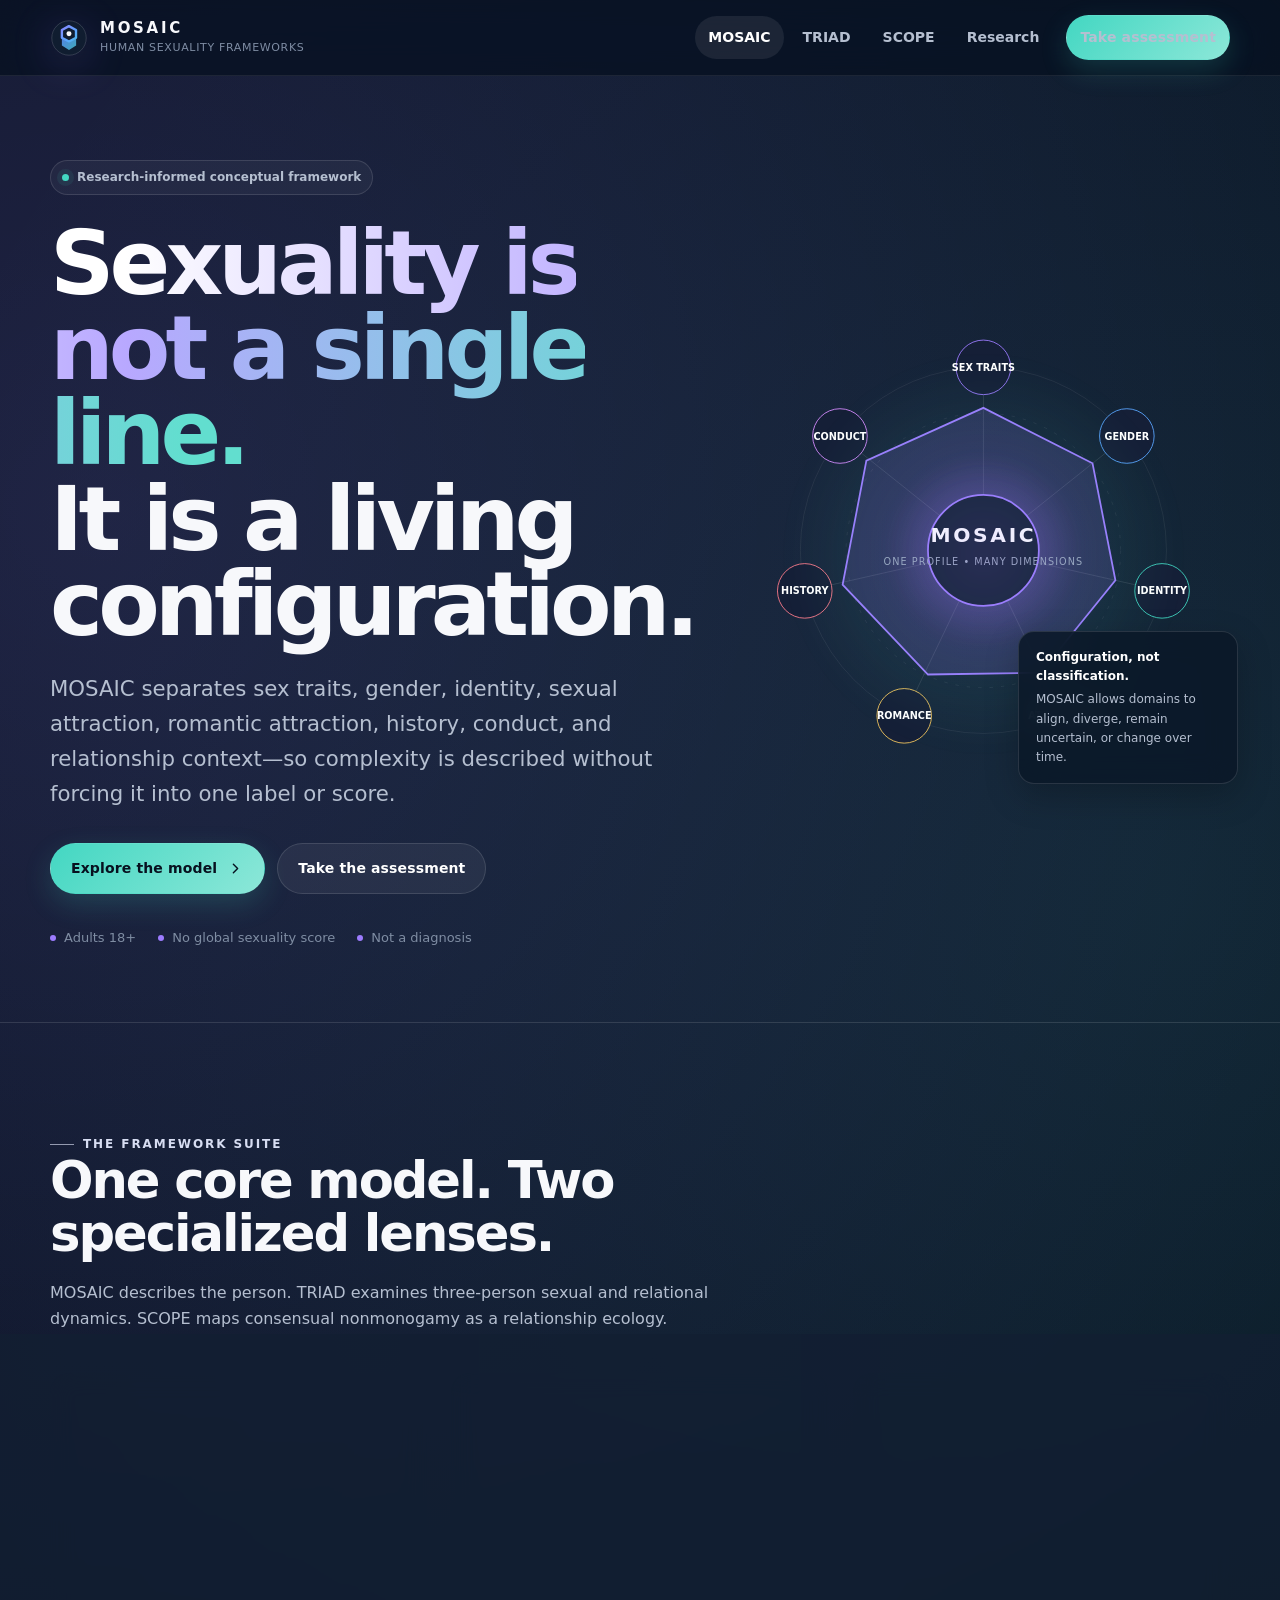
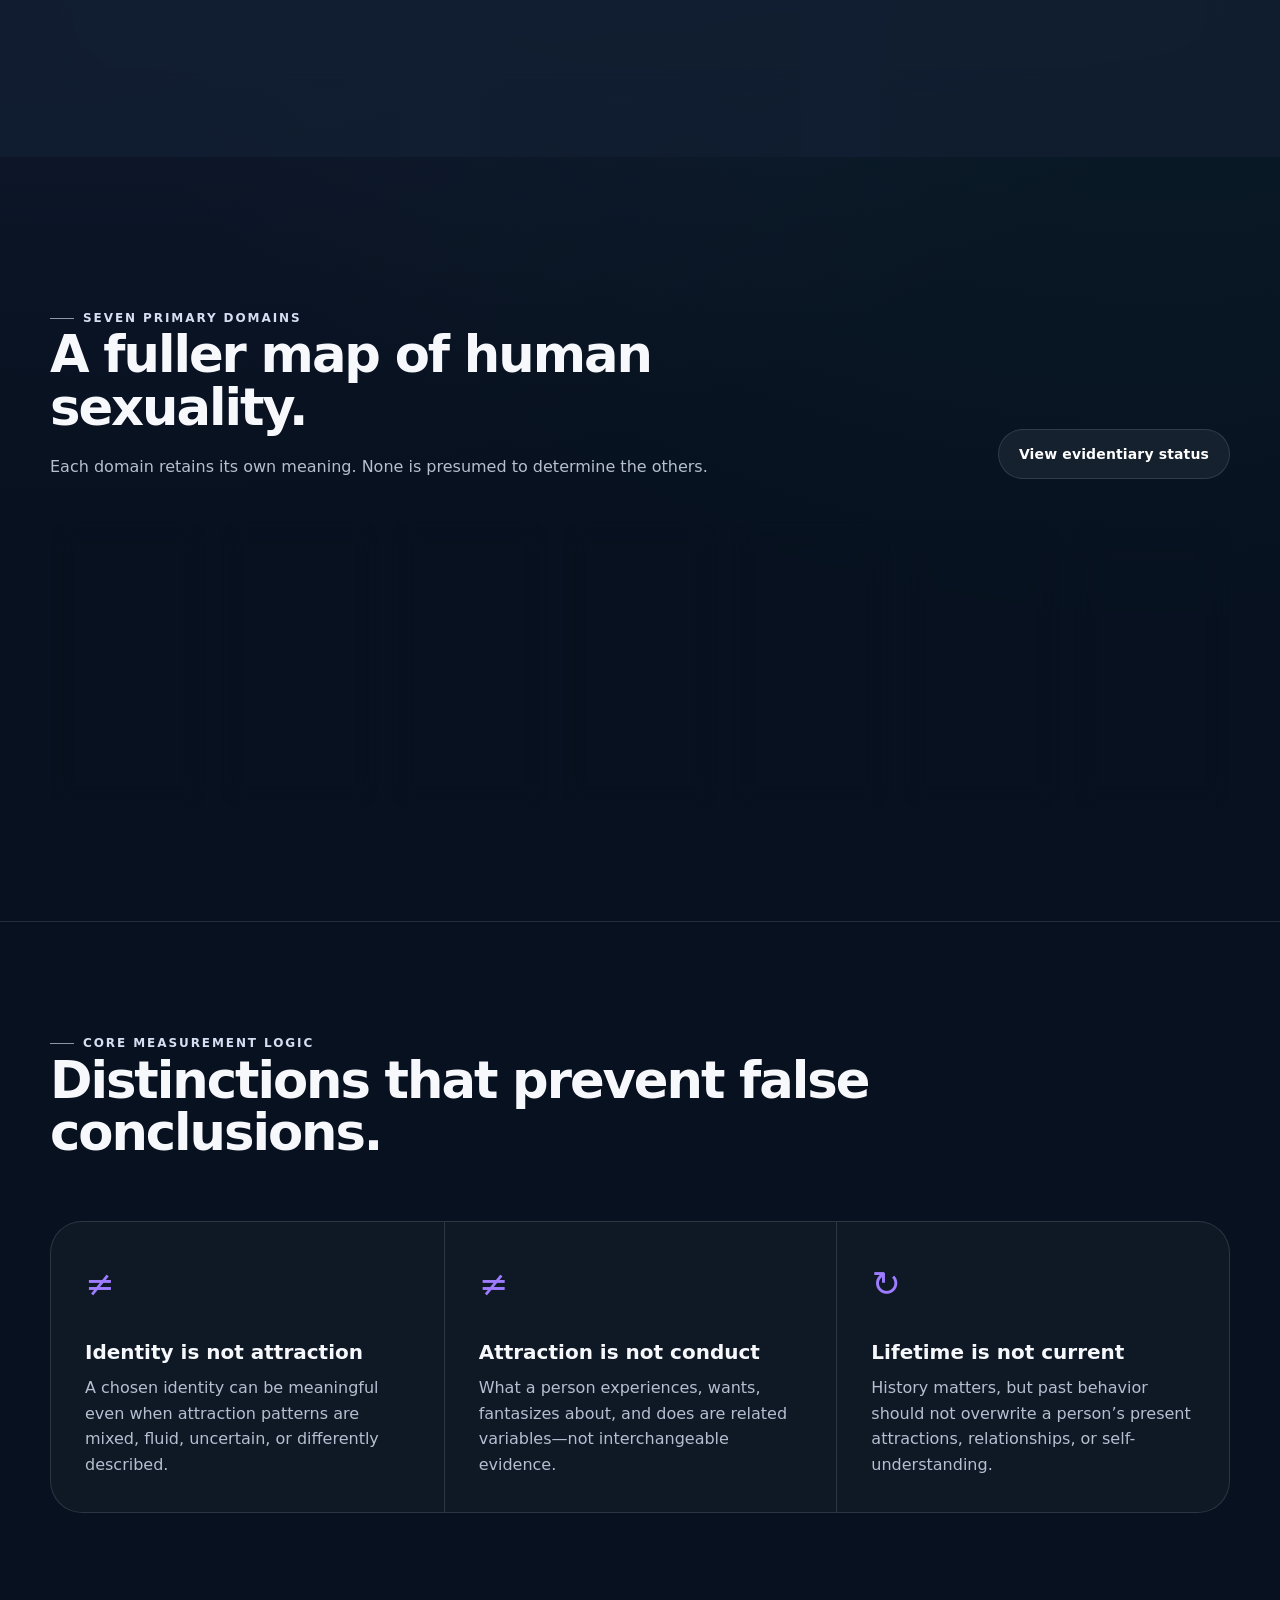
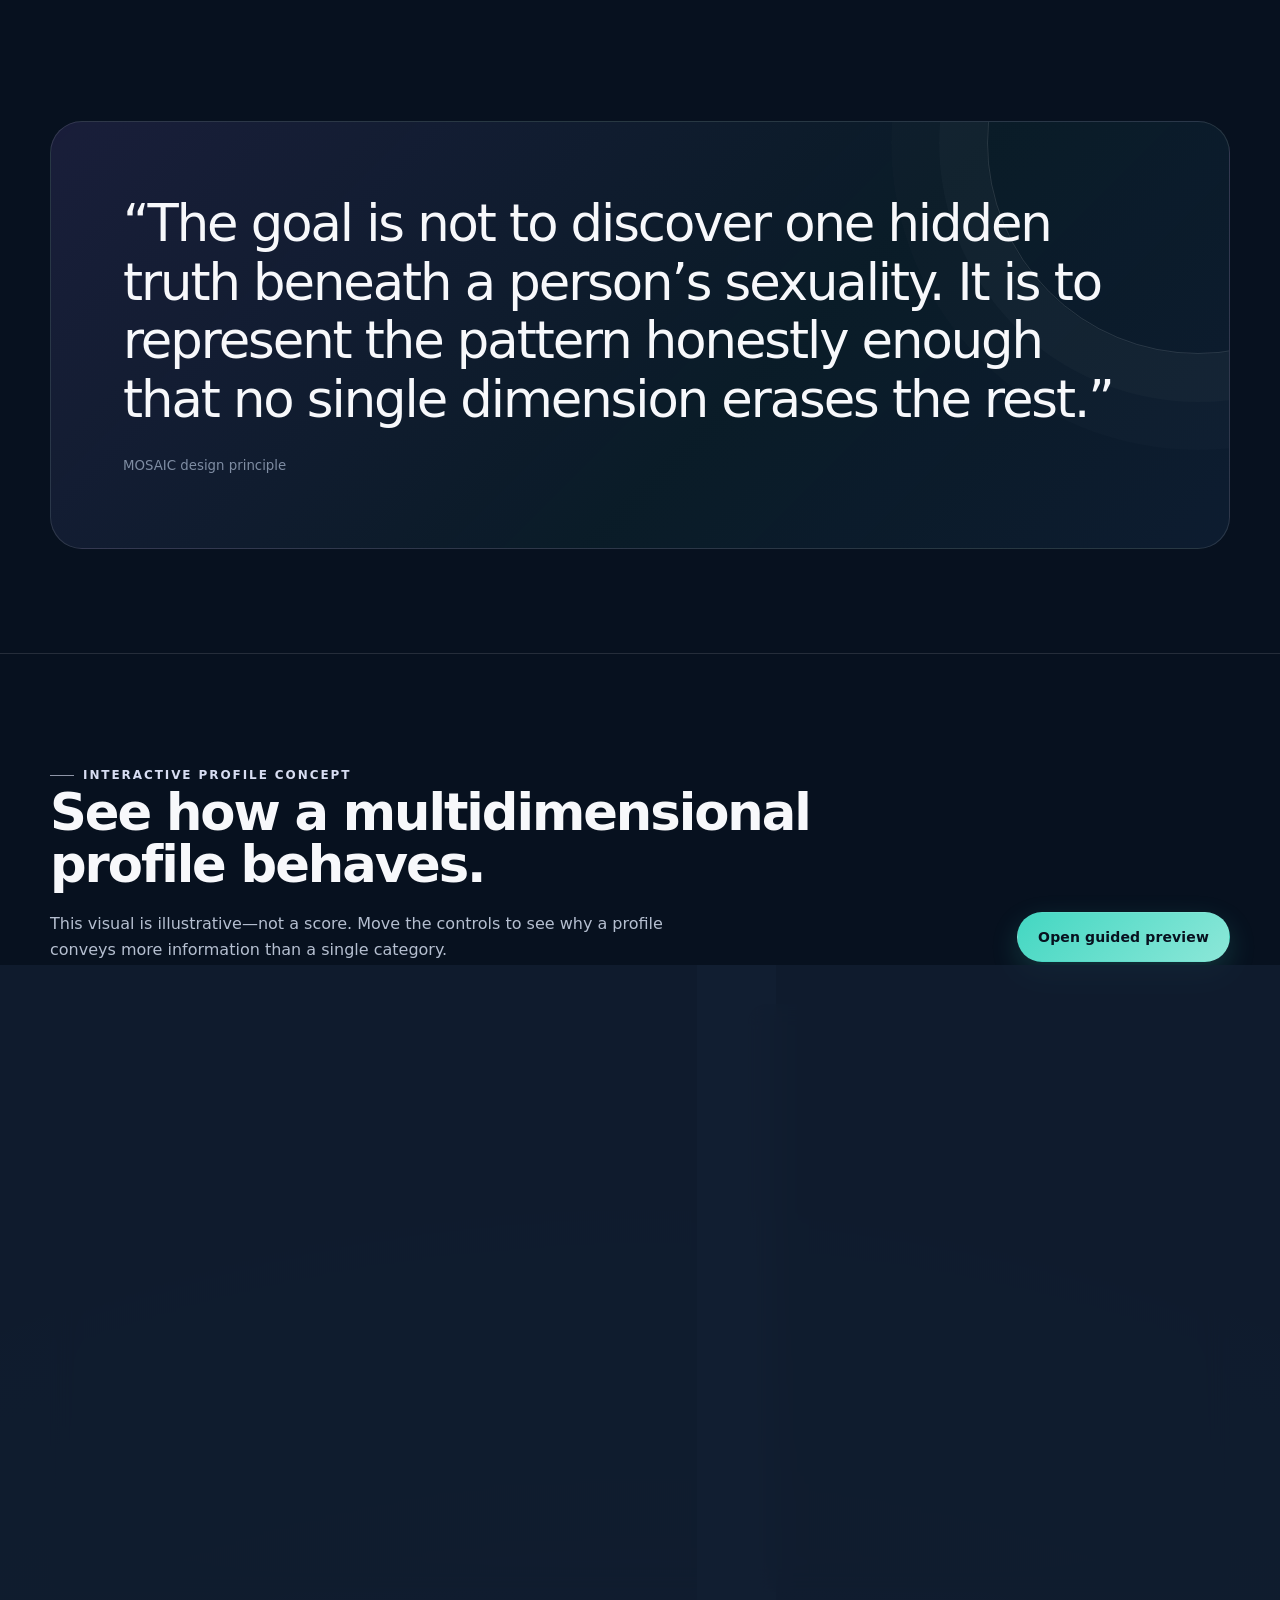
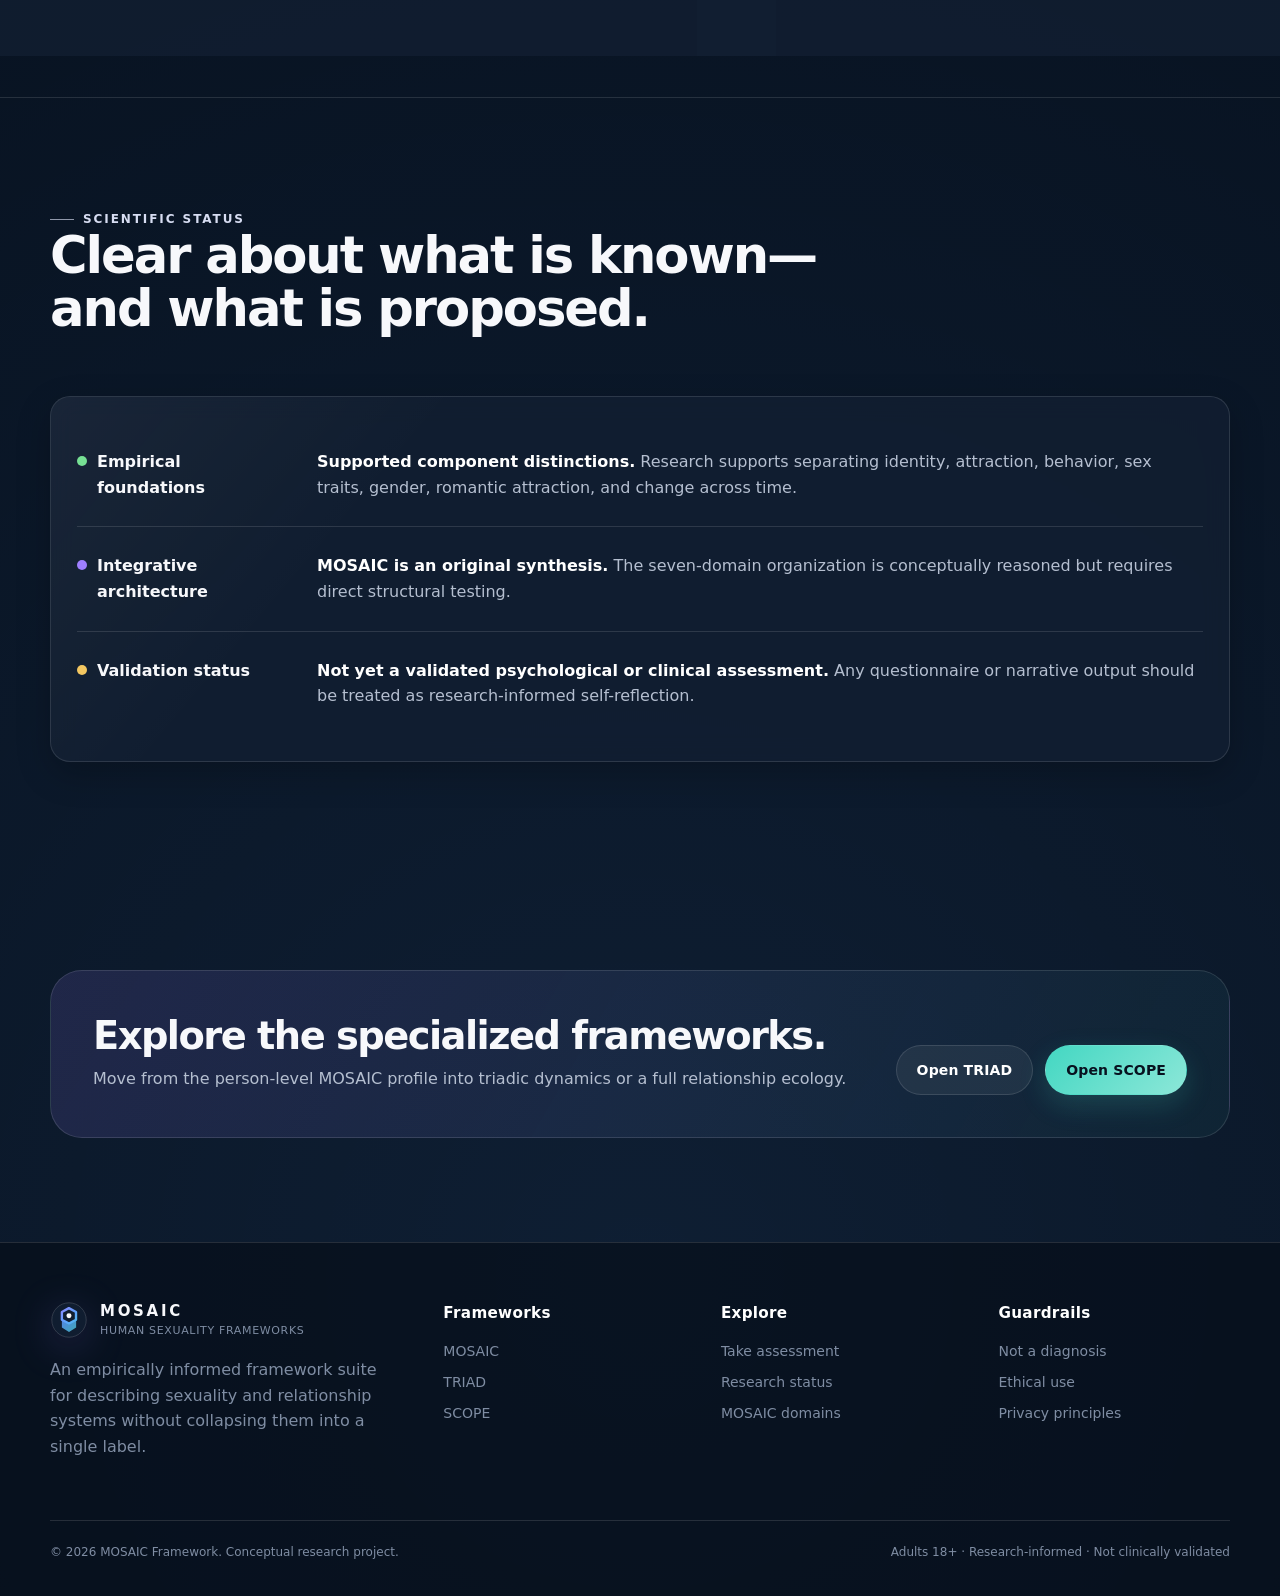
==== commit e5ff8416: "assessment" ====
--- a/index.html
+++ b/index.html
@@ -25,7 +25,7 @@
         <a href="triad/index.html">TRIAD</a>
         <a href="scope/index.html">SCOPE</a>
         <a href="research/index.html">Research</a>
-        <a class="btn btn-small btn-primary nav-cta" href="assessment/index.html">Profile preview</a>
+        <a class="btn btn-small btn-primary nav-cta" href="assessment/index.html">Take assessment</a>
       </nav>
     </div>
   </header>
@@ -41,7 +41,7 @@
             <a class="btn btn-primary" href="#model">Explore the model
               <svg viewBox="0 0 24 24" fill="none" aria-hidden="true"><path d="m9 18 6-6-6-6" stroke="currentColor" stroke-width="2" stroke-linecap="round" stroke-linejoin="round"/></svg>
             </a>
-            <a class="btn btn-secondary" href="assessment/index.html">Try the profile preview</a>
+            <a class="btn btn-secondary" href="assessment/index.html">Take the assessment</a>
           </div>
           <div class="hero-meta">
             <span>Adults 18+</span><span>No global sexuality score</span><span>Not a diagnosis</span>
@@ -215,7 +215,7 @@
       <div class="footer-grid">
         <div class="footer-brand"><a class="brand" href="index.html"><img class="brand-mark" src="assets/img/logo.svg" alt=""><span class="brand-copy"><strong>MOSAIC</strong><span>HUMAN SEXUALITY FRAMEWORKS</span></span></a><p>An empirically informed framework suite for describing sexuality and relationship systems without collapsing them into a single label.</p></div>
         <div class="footer-col"><h4>Frameworks</h4><a href="index.html">MOSAIC</a><a href="triad/index.html">TRIAD</a><a href="scope/index.html">SCOPE</a></div>
-        <div class="footer-col"><h4>Explore</h4><a href="assessment/index.html">Profile preview</a><a href="research/index.html">Research status</a><a href="#domains">MOSAIC domains</a></div>
+        <div class="footer-col"><h4>Explore</h4><a href="assessment/index.html">Take assessment</a><a href="research/index.html">Research status</a><a href="#domains">MOSAIC domains</a></div>
         <div class="footer-col"><h4>Guardrails</h4><a href="research/index.html#limits">Not a diagnosis</a><a href="research/index.html#ethics">Ethical use</a><a href="research/index.html#privacy">Privacy principles</a></div>
       </div>
       <div class="footer-bottom"><span>© <span data-year></span> MOSAIC Framework. Conceptual research project.</span><span>Adults 18+ · Research-informed · Not clinically validated</span></div>
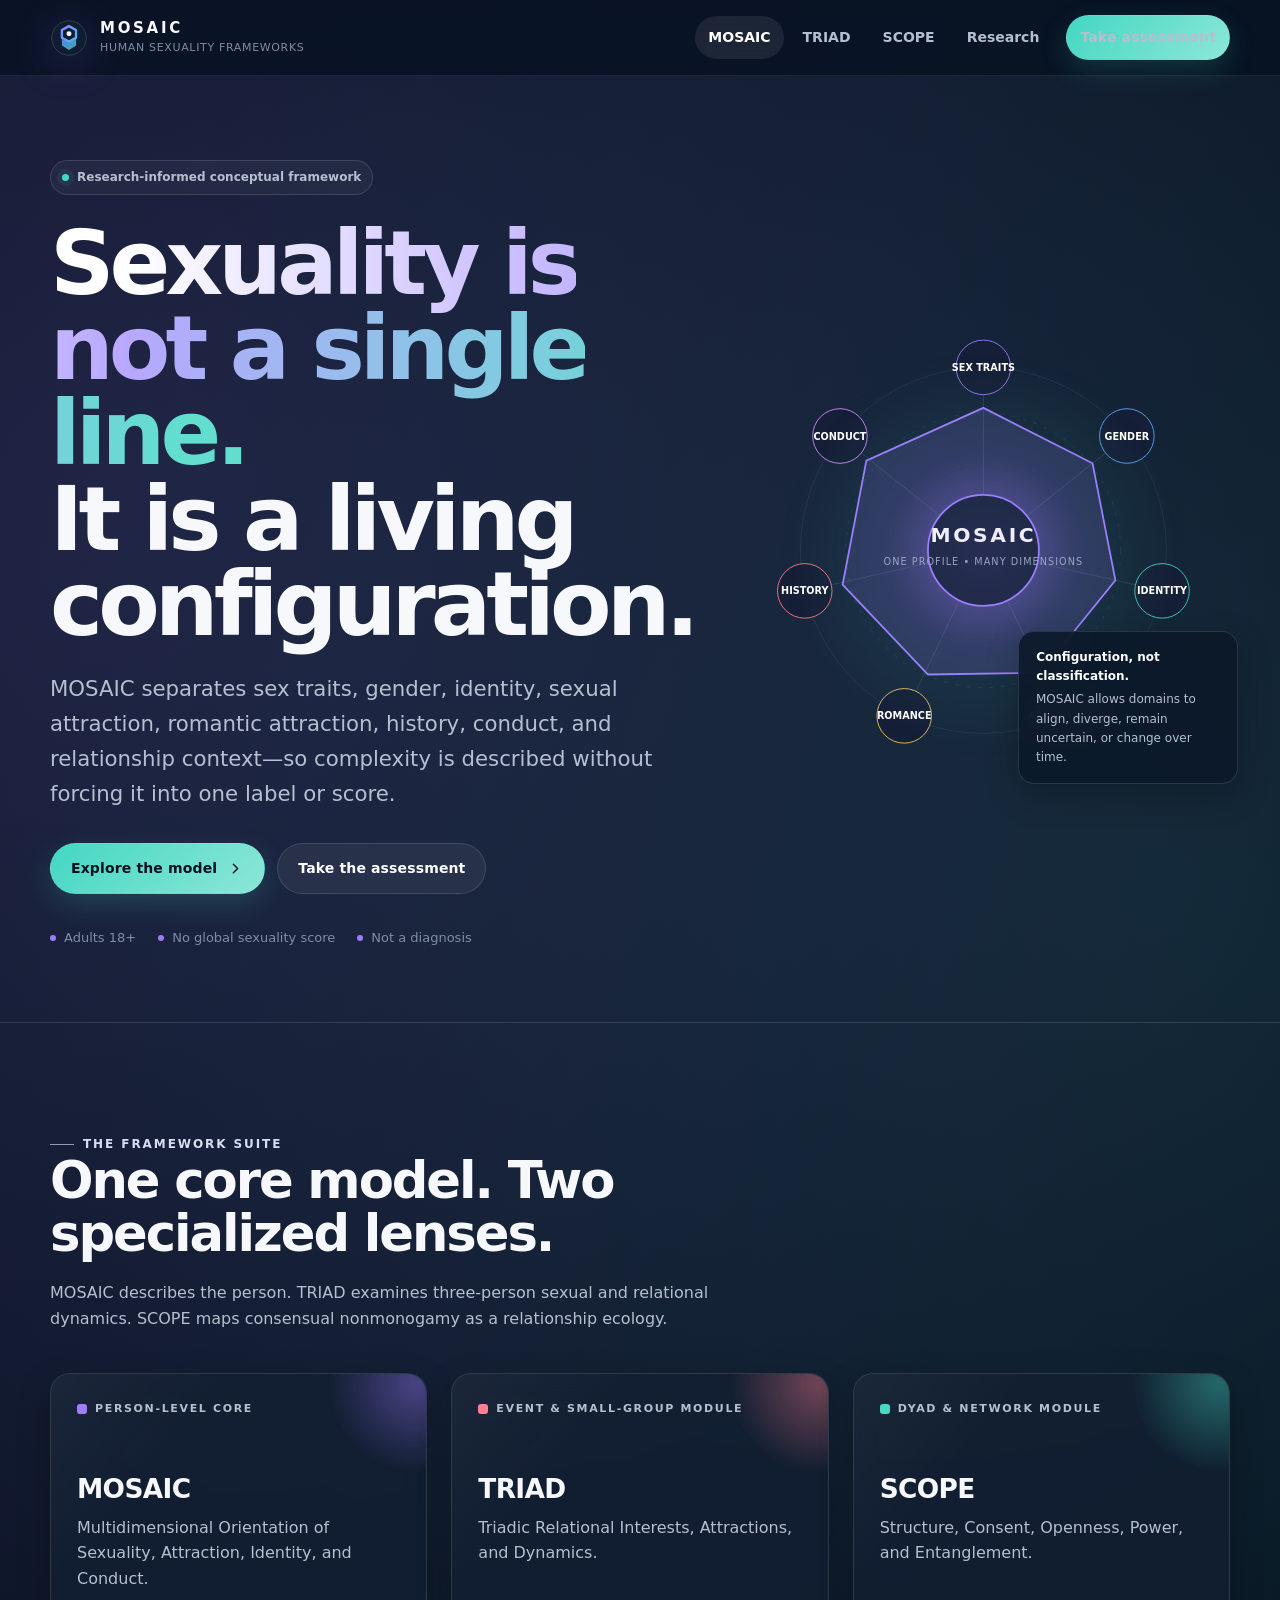
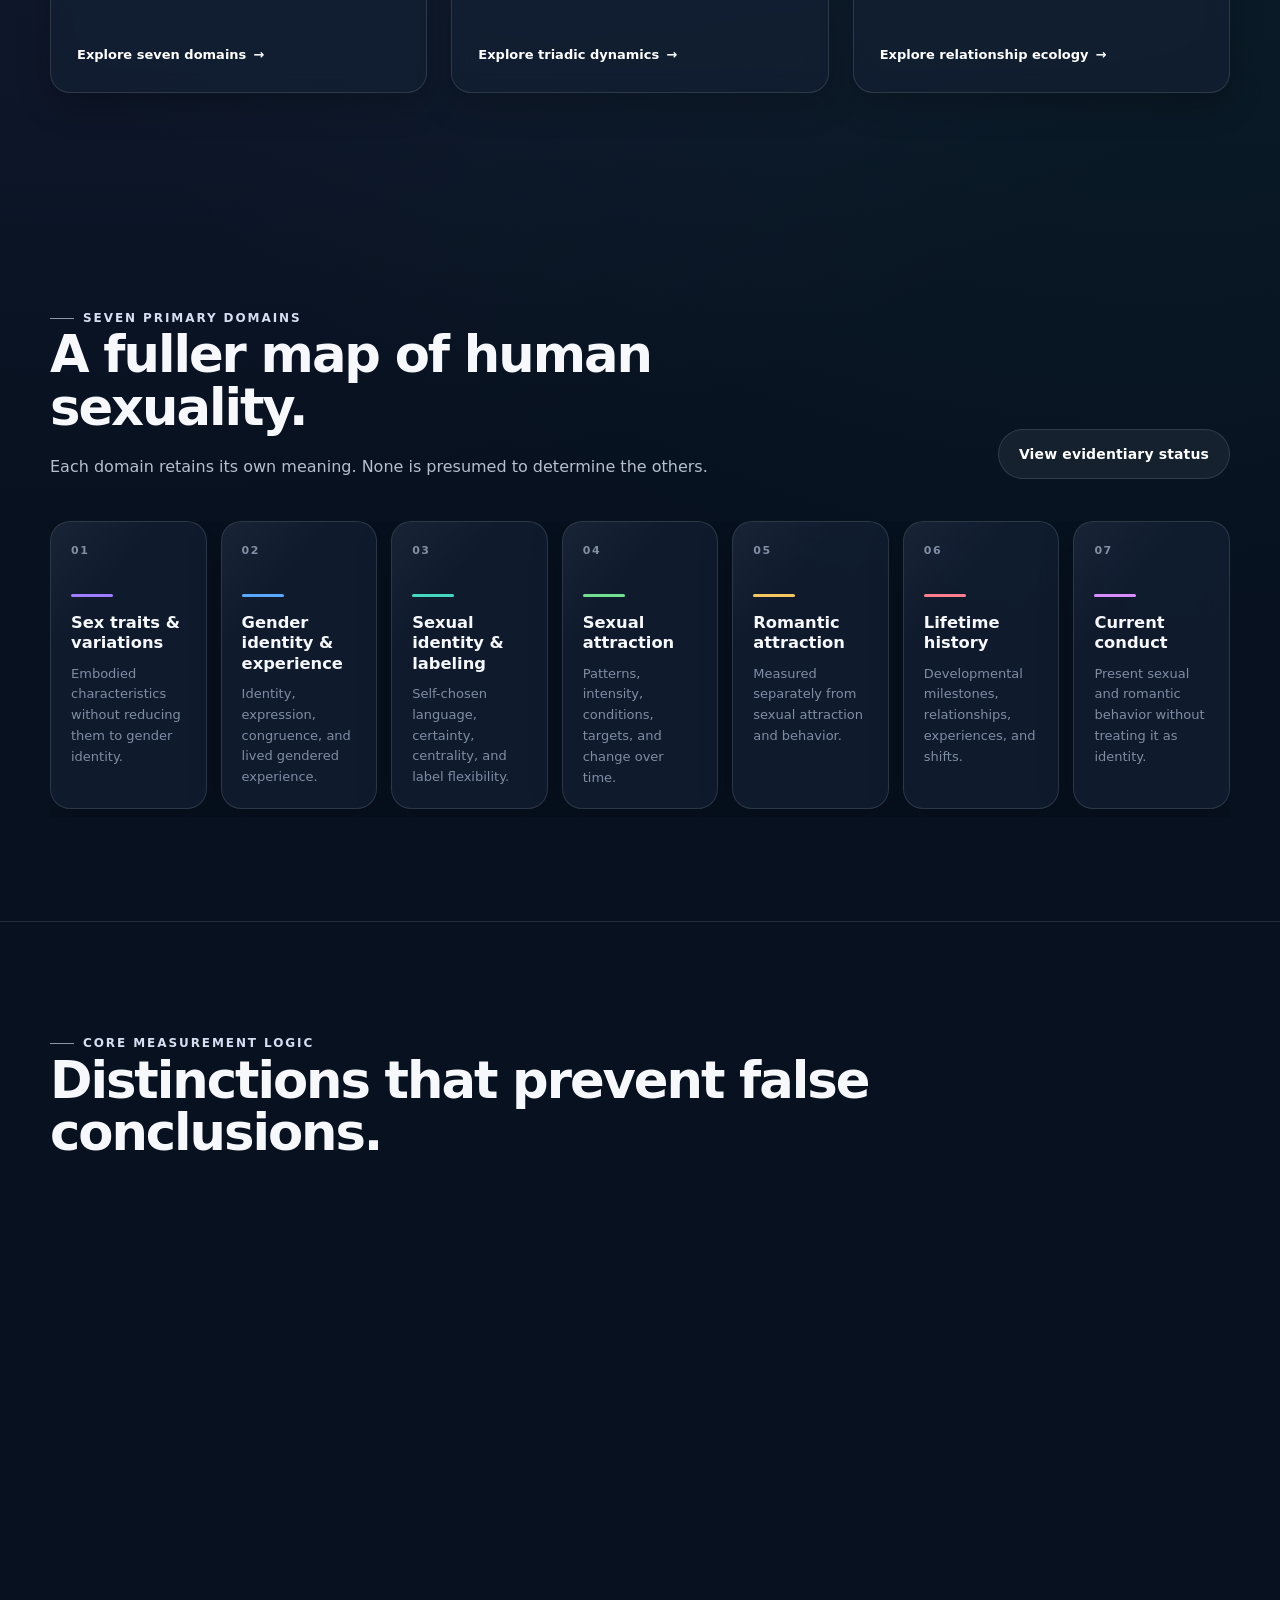
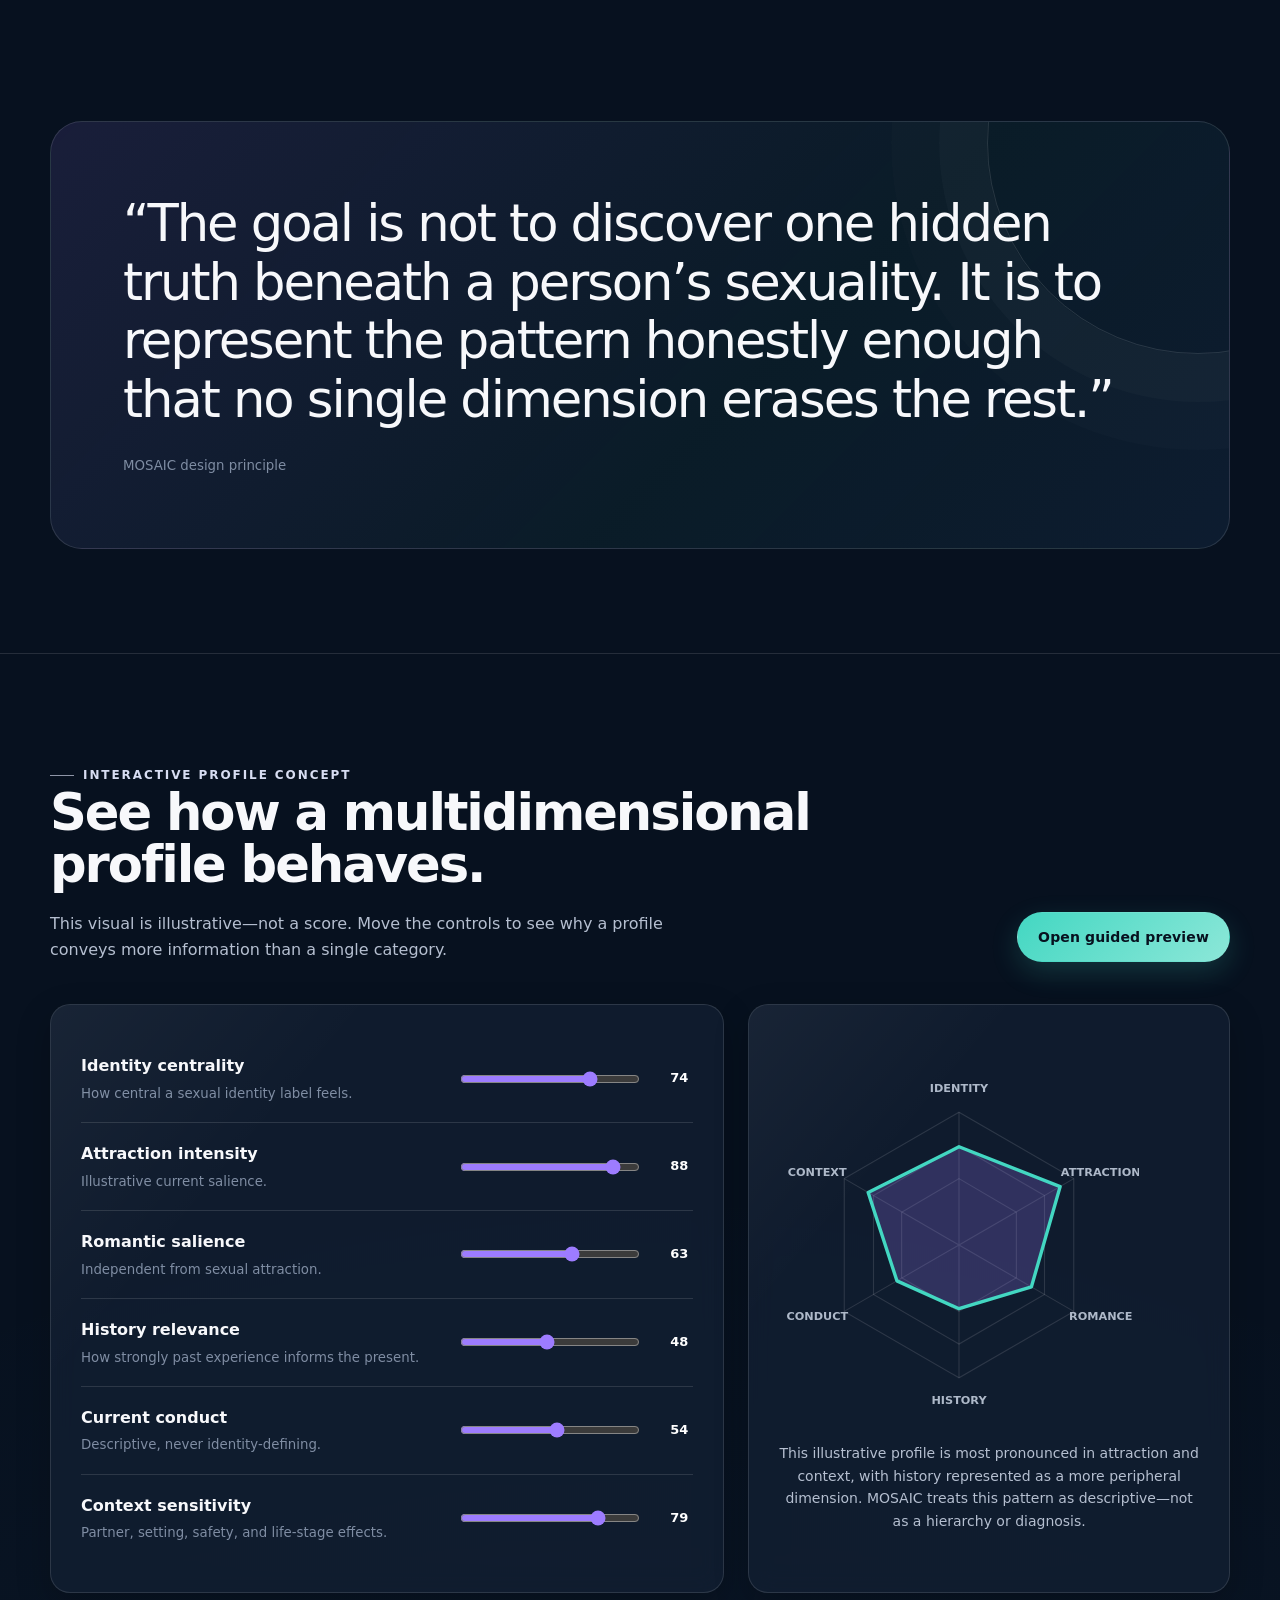
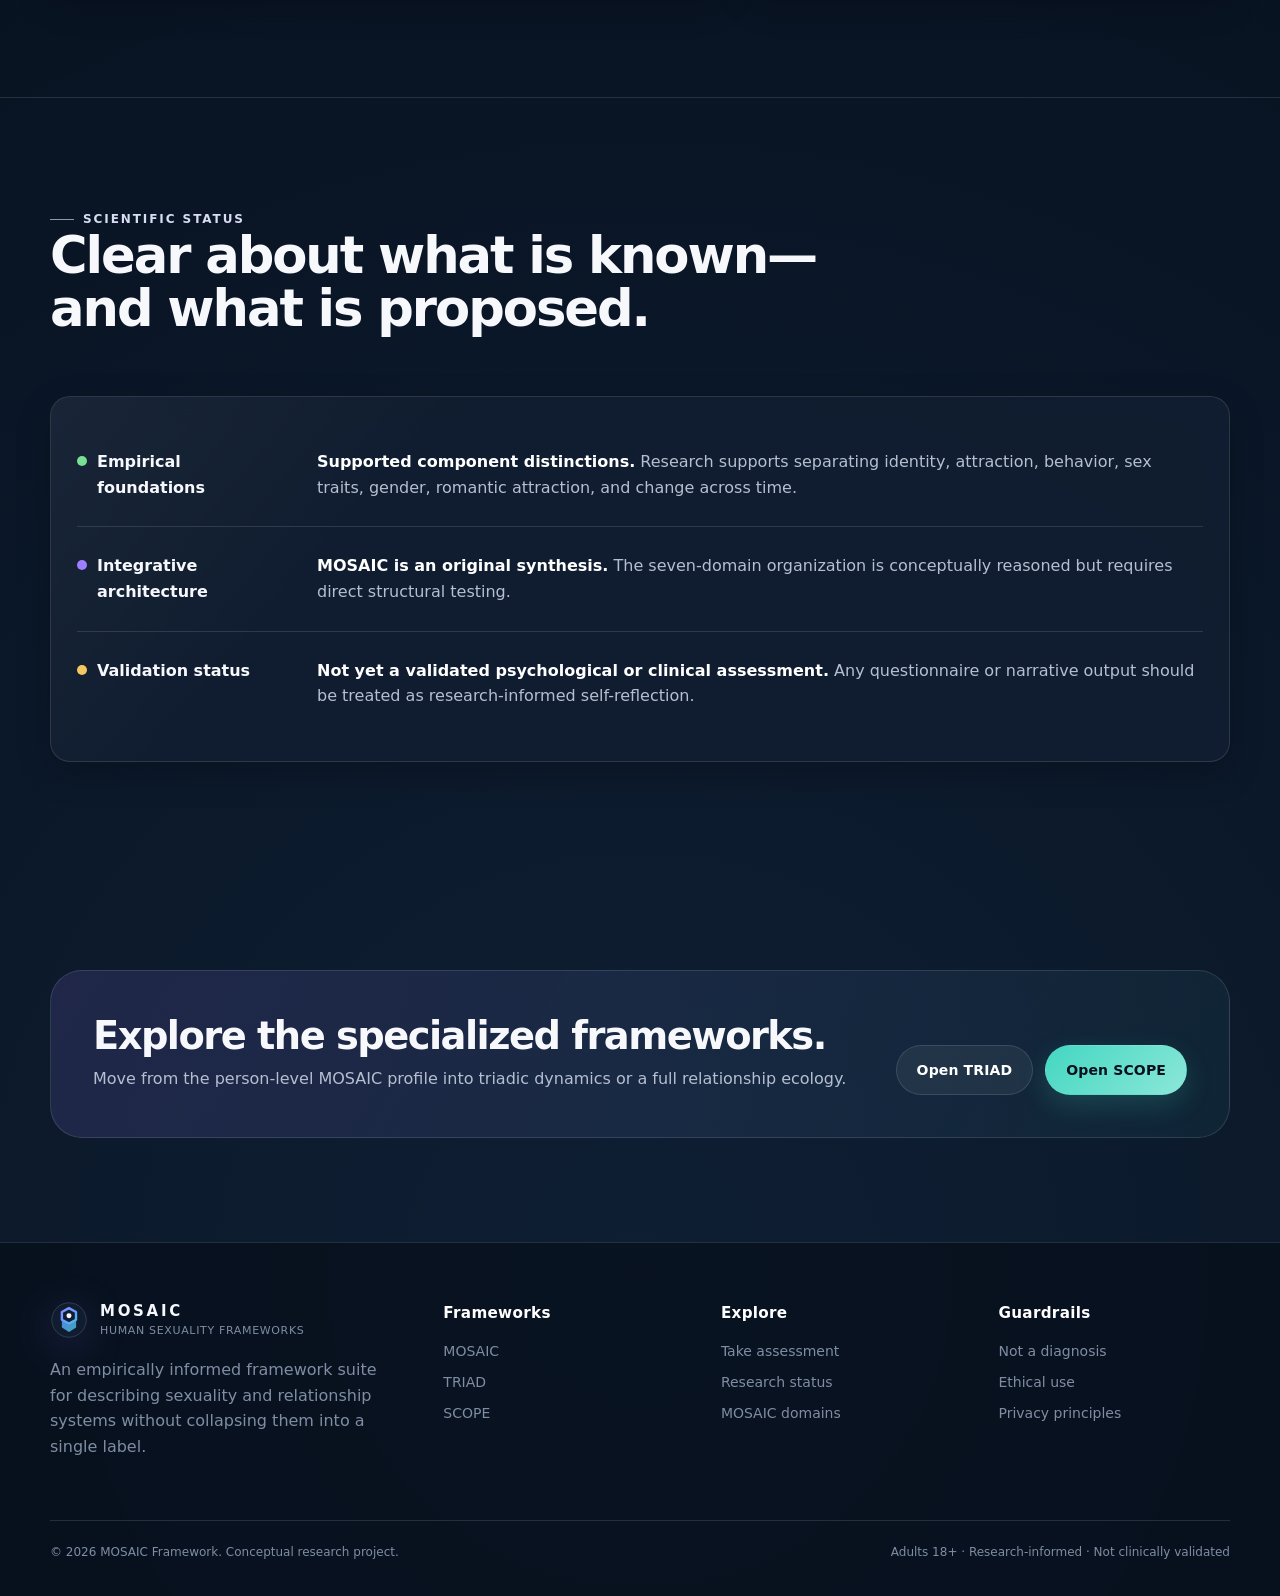
==== commit 60432f9f: "m" ====
--- a/index.html
+++ b/index.html
@@ -6,6 +6,26 @@
   <meta name="description" content="The MOSAIC Model of Human Sexuality with specialized TRIAD and SCOPE frameworks.">
   <meta name="theme-color" content="#07111f">
   <title>MOSAIC — A Multidimensional Model of Human Sexuality</title>
+  <meta property="og:type" content="website">
+  <meta property="og:url" content="https://mosaicsexuality.online/">
+  <meta property="og:title" content="MOSAIC — A Multidimensional Model of Human Sexuality">
+  <meta property="og:description" content="An empirically informed framework suite for describing human sexuality and relationship ecologies without collapsing them into a single label.">
+  <meta property="og:image" content="https://mosaicsexuality.online/assets/img/logo.svg">
+  <meta name="twitter:card" content="summary">
+  <meta name="twitter:url" content="https://mosaicsexuality.online/">
+  <meta name="twitter:title" content="MOSAIC — Multidimensional Human Sexuality Frameworks">
+  <meta name="twitter:description" content="An empirically informed framework suite for describing sexuality and relationship systems.">
+  <script type="application/ld+json">
+  {
+    "@context": "https://schema.org",
+    "@type": "EducationalApplication",
+    "name": "MOSAIC Sexuality Frameworks",
+    "url": "https://mosaicsexuality.online",
+    "description": "Multidimensional Orientation of Sexuality, Attraction, Identity, and Conduct",
+    "applicationCategory": "EducationalApplication",
+    "operatingSystem": "All"
+  }
+  </script>
   <link rel="icon" href="favicon.svg" type="image/svg+xml">
   <link rel="stylesheet" href="assets/css/styles.css">
   <script src="assets/js/app.js" defer></script>
